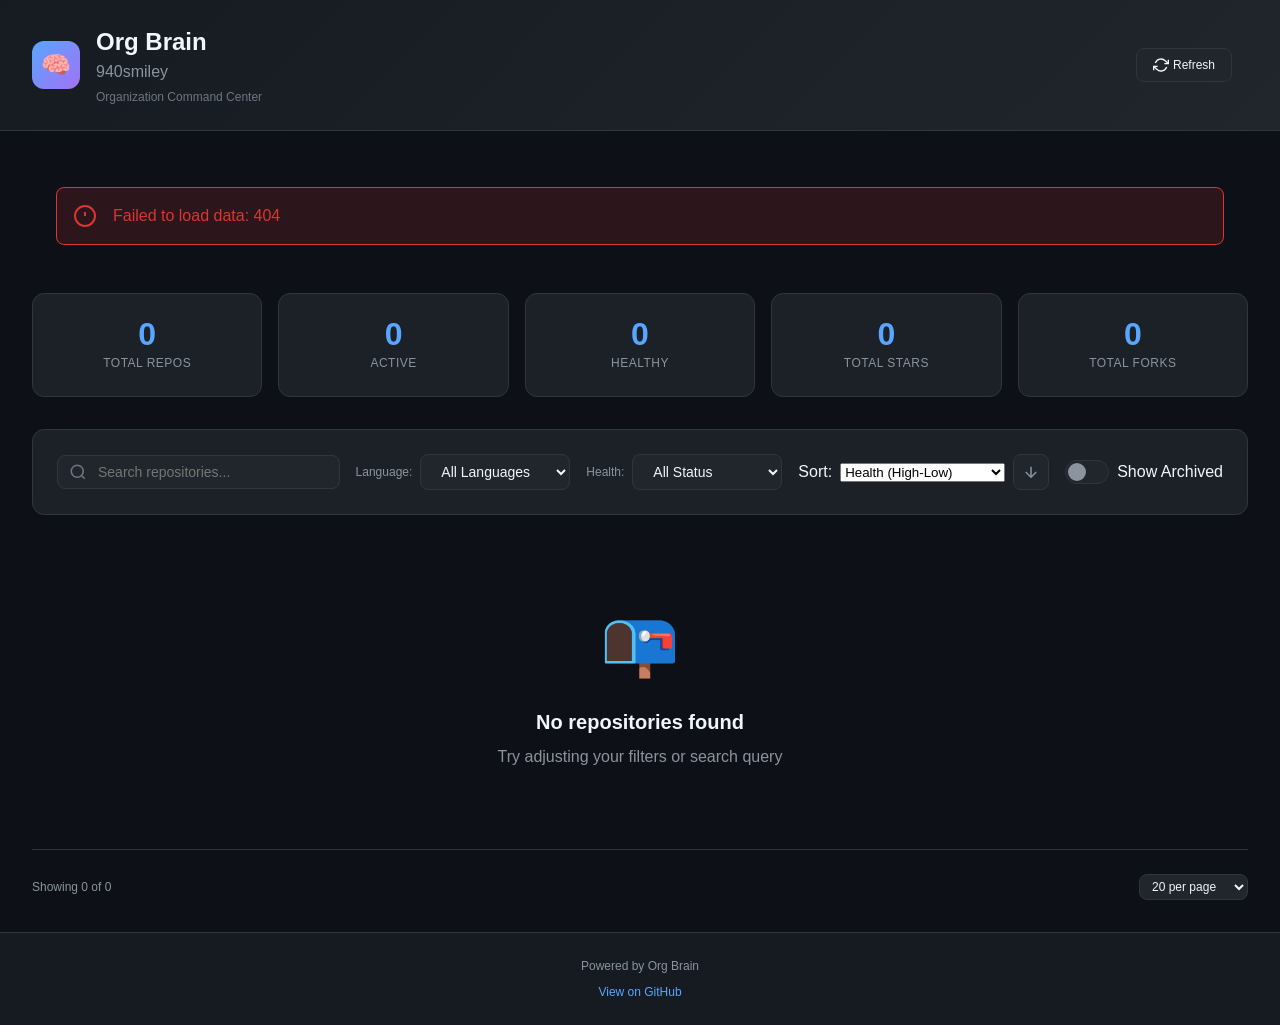
==== dashboard/index.html @ b8c8bfc8 "feat: add GitHub Pages dashboard and data generation New components: - dashboard/: Complete SPA dash" ====
<!DOCTYPE html>
<html lang="en">
<head>
    <!--
    =============================================================================
    ORG BRAIN DASHBOARD
    =============================================================================
    
    A modern, responsive dashboard for managing GitHub organization repositories.
    Built with vanilla HTML, CSS, and JavaScript - no external frameworks.
    
    Features:
    - Repository listing with search and filtering
    - Health status indicators
    - Statistics overview
    - Responsive design
    - Auto-refresh capability
    
    =============================================================================
    -->
    
    <meta charset="UTF-8">
    <meta name="viewport" content="width=device-width, initial-scale=1.0">
    <meta name="description" content="Org Brain - Organization Command Center for GitHub repositories">
    <meta name="theme-color" content="#0d1117">
    
    <title>Org Brain - Dashboard</title>
    
    <!-- Favicon -->
    <link rel="icon" type="image/svg+xml" href="data:image/svg+xml,<svg xmlns='http://www.w3.org/2000/svg' viewBox='0 0 100 100'><text y='.9em' font-size='90'>🧠</text></svg>">
    
    <!-- Styles -->
    <link rel="stylesheet" href="style.css">
</head>
<body>
    <div class="dashboard">
        <!-- =========================================================================
             HEADER
             ========================================================================= -->
        <header class="dashboard-header">
            <div class="header-content">
                <div class="header-brand">
                    <div class="header-logo">🧠</div>
                    <div class="header-title">
                        <h1 id="dashboard-title">Org Brain</h1>
                        <div class="org-name">
                            <span id="org-name">Organization</span>
                        </div>
                        <div class="header-subtitle" id="dashboard-subtitle">
                            Organization Command Center
                        </div>
                    </div>
                </div>
                
                <div class="header-actions">
                    <button id="refresh-btn" class="refresh-btn" title="Refresh data">
                        <svg viewBox="0 0 24 24" fill="none" stroke="currentColor" stroke-width="2">
                            <polyline points="23 4 23 10 17 10"></polyline>
                            <polyline points="1 20 1 14 7 14"></polyline>
                            <path d="M3.51 9a9 9 0 0 1 14.85-3.36L23 10M1 14l4.64 4.36A9 9 0 0 0 20.49 15"></path>
                        </svg>
                        Refresh
                    </button>
                    <span id="last-updated" class="last-updated"></span>
                </div>
            </div>
        </header>
        
        <!-- =========================================================================
             MAIN CONTENT
             ========================================================================= -->
        <main class="dashboard-main" id="main-content">
            <!-- Loading Indicator -->
            <div id="loading-indicator" class="loading-container">
                <div class="spinner"></div>
                <div class="loading-text">Loading repositories...</div>
            </div>
            
            <!-- Error Container -->
            <div id="error-container" class="error-container"></div>
            
            <!-- Statistics Cards -->
            <section class="stats-container" aria-label="Repository Statistics">
                <div class="stat-card">
                    <div class="stat-value" id="stat-total">0</div>
                    <div class="stat-label">Total Repos</div>
                </div>
                <div class="stat-card">
                    <div class="stat-value" id="stat-active">0</div>
                    <div class="stat-label">Active</div>
                </div>
                <div class="stat-card">
                    <div class="stat-value" id="stat-healthy">0</div>
                    <div class="stat-label">Healthy</div>
                </div>
                <div class="stat-card">
                    <div class="stat-value" id="stat-stars">0</div>
                    <div class="stat-label">Total Stars</div>
                </div>
                <div class="stat-card">
                    <div class="stat-value" id="stat-forks">0</div>
                    <div class="stat-label">Total Forks</div>
                </div>
            </section>
            
            <!-- Filters -->
            <section class="filters-container" aria-label="Filters">
                <div class="search-box">
                    <svg class="search-icon" viewBox="0 0 24 24" fill="none" stroke="currentColor" stroke-width="2">
                        <circle cx="11" cy="11" r="8"></circle>
                        <line x1="21" y1="21" x2="16.65" y2="16.65"></line>
                    </svg>
                    <input 
                        type="text" 
                        id="search-input" 
                        placeholder="Search repositories..." 
                        autocomplete="off"
                        aria-label="Search repositories"
                    >
                </div>
                
                <div class="filter-group">
                    <label for="language-filter">Language:</label>
                    <select id="language-filter" aria-label="Filter by language">
                        <option value="all">All Languages</option>
                    </select>
                </div>
                
                <div class="filter-group">
                    <label for="health-filter">Health:</label>
                    <select id="health-filter" aria-label="Filter by health status">
                        <option value="all">All Status</option>
                        <option value="healthy">Healthy</option>
                        <option value="warning">Warning</option>
                        <option value="unhealthy">Unhealthy</option>
                        <option value="critical">Critical</option>
                    </select>
                </div>
                
                <div class="sort-controls">
                    <label for="sort-select">Sort:</label>
                    <select id="sort-select" aria-label="Sort repositories">
                        <option value="health-desc">Health (High-Low)</option>
                        <option value="health-asc">Health (Low-High)</option>
                        <option value="name-asc">Name (A-Z)</option>
                        <option value="name-desc">Name (Z-A)</option>
                        <option value="stars-desc">Stars (High-Low)</option>
                        <option value="stars-asc">Stars (Low-High)</option>
                        <option value="forks-desc">Forks (High-Low)</option>
                        <option value="forks-asc">Forks (Low-High)</option>
                        <option value="issues-desc">Issues (Most)</option>
                        <option value="issues-asc">Issues (Least)</option>
                        <option value="updated-desc">Recently Updated</option>
                        <option value="updated-asc">Least Recently Updated</option>
                    </select>
                    <button id="sort-order-toggle" class="sort-btn" title="Toggle sort order" aria-label="Toggle sort order">
                        <svg id="sort-order-icon" viewBox="0 0 24 24" fill="none" stroke="currentColor" stroke-width="2">
                            <path d="M12 5v14M5 12l7 7 7-7"/>
                        </svg>
                    </button>
                </div>
                
                <div class="toggle-group">
                    <label class="toggle-switch">
                        <input type="checkbox" id="archived-toggle" aria-label="Show archived repositories">
                        <span class="toggle-slider"></span>
                    </label>
                    <label for="archived-toggle">Show Archived</label>
                </div>
            </section>
            
            <!-- Repository Grid -->
            <section aria-label="Repositories">
                <div id="repo-grid" class="repo-grid">
                    <!-- Repository cards will be inserted here by JavaScript -->
                </div>
            </section>
            
            <!-- Pagination -->
            <nav class="pagination-container" aria-label="Pagination">
                <div class="page-info">
                    <span id="page-info">Showing 0 of 0</span>
                </div>
                <div class="pagination-controls">
                    <select id="page-size-select" class="page-size-select" aria-label="Items per page"></select>
                    <div id="pagination" class="pagination">
                        <!-- Pagination buttons will be inserted here by JavaScript -->
                    </div>
                </div>
            </nav>
        </main>
        
        <!-- =========================================================================
             FOOTER
             ========================================================================= -->
        <footer class="dashboard-footer">
            <p id="footer-text">Powered by Org Brain</p>
            <p class="mt-1">
                <a href="https://github.com/940smiley/Org-Brain" target="_blank" rel="noopener">
                    View on GitHub
                </a>
            </p>
        </footer>
    </div>
    
    <!-- =========================================================================
         SCRIPTS
         ========================================================================= -->
    
    <!-- Configuration (must be loaded first) -->
    <script src="config.js"></script>
    
    <!-- Main Application -->
    <script src="app.js"></script>
</body>
</html>
---- dashboard/style.css ----
/**
 * =============================================================================
 * ORG BRAIN DASHBOARD STYLES
 * =============================================================================
 * 
 * Modern, clean styling for the Org Brain dashboard.
 * Uses CSS custom properties for theming and consistent design.
 */

/* =============================================================================
   CSS CUSTOM PROPERTIES (THEME)
   ============================================================================= */

:root {
    /* Colors */
    --color-bg-primary: #0d1117;
    --color-bg-secondary: #161b22;
    --color-bg-tertiary: #21262d;
    --color-bg-card: #1c2128;
    --color-bg-hover: #262c36;
    
    --color-text-primary: #f0f6fc;
    --color-text-secondary: #8b949e;
    --color-text-tertiary: #6e7681;
    
    --color-border-primary: #30363d;
    --color-border-secondary: #21262d;
    
    --color-accent: #58a6ff;
    --color-accent-hover: #79c0ff;
    
    --color-success: #238636;
    --color-success-bg: rgba(35, 134, 54, 0.15);
    --color-warning: #9e6a03;
    --color-warning-bg: rgba(158, 106, 3, 0.15);
    --color-danger: #da3633;
    --color-danger-bg: rgba(218, 54, 51, 0.15);
    
    /* Health colors */
    --color-healthy: #22c55e;
    --color-healthy-bg: rgba(34, 197, 94, 0.1);
    --color-warning-health: #eab308;
    --color-warning-health-bg: rgba(234, 179, 8, 0.1);
    --color-unhealthy: #f97316;
    --color-unhealthy-bg: rgba(249, 115, 22, 0.1);
    --color-critical: #ef4444;
    --color-critical-bg: rgba(239, 68, 68, 0.1);
    
    /* Spacing */
    --spacing-xs: 4px;
    --spacing-sm: 8px;
    --spacing-md: 16px;
    --spacing-lg: 24px;
    --spacing-xl: 32px;
    --spacing-2xl: 48px;
    
    /* Border radius */
    --radius-sm: 4px;
    --radius-md: 8px;
    --radius-lg: 12px;
    --radius-xl: 16px;
    --radius-full: 9999px;
    
    /* Shadows */
    --shadow-sm: 0 1px 2px rgba(0, 0, 0, 0.3);
    --shadow-md: 0 4px 6px rgba(0, 0, 0, 0.3);
    --shadow-lg: 0 10px 15px rgba(0, 0, 0, 0.3);
    
    /* Transitions */
    --transition-fast: 150ms ease;
    --transition-normal: 250ms ease;
    --transition-slow: 350ms ease;
    
    /* Typography */
    --font-family: -apple-system, BlinkMacSystemFont, 'Segoe UI', 'Noto Sans', Helvetica, Arial, sans-serif;
    --font-mono: 'SF Mono', 'Fira Code', 'Fira Mono', Consolas, monospace;
    --font-size-xs: 11px;
    --font-size-sm: 12px;
    --font-size-md: 14px;
    --font-size-lg: 16px;
    --font-size-xl: 20px;
    --font-size-2xl: 24px;
    --font-size-3xl: 32px;
}

/* =============================================================================
   BASE STYLES
   ============================================================================= */

* {
    margin: 0;
    padding: 0;
    box-sizing: border-box;
}

html {
    font-size: 16px;
    scroll-behavior: smooth;
}

body {
    font-family: var(--font-family);
    background-color: var(--color-bg-primary);
    color: var(--color-text-primary);
    line-height: 1.5;
    min-height: 100vh;
}

a {
    color: var(--color-accent);
    text-decoration: none;
    transition: color var(--transition-fast);
}

a:hover {
    color: var(--color-accent-hover);
}

/* =============================================================================
   LAYOUT
   ============================================================================= */

.dashboard {
    min-height: 100vh;
    display: flex;
    flex-direction: column;
}

.dashboard-header {
    background: linear-gradient(135deg, var(--color-bg-secondary) 0%, var(--color-bg-tertiary) 100%);
    border-bottom: 1px solid var(--color-border-primary);
    padding: var(--spacing-lg) var(--spacing-xl);
    position: sticky;
    top: 0;
    z-index: 100;
    backdrop-filter: blur(10px);
}

.dashboard-main {
    flex: 1;
    padding: var(--spacing-xl);
    max-width: 1600px;
    margin: 0 auto;
    width: 100%;
}

.dashboard-footer {
    background-color: var(--color-bg-secondary);
    border-top: 1px solid var(--color-border-primary);
    padding: var(--spacing-lg) var(--spacing-xl);
    text-align: center;
    color: var(--color-text-secondary);
    font-size: var(--font-size-sm);
}

/* =============================================================================
   HEADER
   ============================================================================= */

.header-content {
    max-width: 1600px;
    margin: 0 auto;
    display: flex;
    justify-content: space-between;
    align-items: center;
    flex-wrap: wrap;
    gap: var(--spacing-md);
}

.header-brand {
    display: flex;
    align-items: center;
    gap: var(--spacing-md);
}

.header-logo {
    width: 48px;
    height: 48px;
    background: linear-gradient(135deg, var(--color-accent) 0%, #a371f7 100%);
    border-radius: var(--radius-lg);
    display: flex;
    align-items: center;
    justify-content: center;
    font-size: 24px;
}

.header-title h1 {
    font-size: var(--font-size-2xl);
    font-weight: 700;
    color: var(--color-text-primary);
}

.header-title .org-name {
    font-size: var(--font-size-lg);
    color: var(--color-text-secondary);
    font-weight: 400;
}

.header-subtitle {
    font-size: var(--font-size-sm);
    color: var(--color-text-tertiary);
    margin-top: var(--spacing-xs);
}

.header-actions {
    display: flex;
    align-items: center;
    gap: var(--spacing-md);
}

/* =============================================================================
   STATS CARDS
   ============================================================================= */

.stats-container {
    display: grid;
    grid-template-columns: repeat(auto-fit, minmax(180px, 1fr));
    gap: var(--spacing-md);
    margin-bottom: var(--spacing-xl);
}

.stat-card {
    background-color: var(--color-bg-card);
    border: 1px solid var(--color-border-primary);
    border-radius: var(--radius-lg);
    padding: var(--spacing-lg);
    text-align: center;
    transition: transform var(--transition-fast), box-shadow var(--transition-fast);
}

.stat-card:hover {
    transform: translateY(-2px);
    box-shadow: var(--shadow-md);
}

.stat-value {
    font-size: var(--font-size-3xl);
    font-weight: 700;
    color: var(--color-accent);
    line-height: 1;
}

.stat-label {
    font-size: var(--font-size-sm);
    color: var(--color-text-secondary);
    margin-top: var(--spacing-xs);
    text-transform: uppercase;
    letter-spacing: 0.5px;
}

/* =============================================================================
   FILTERS
   ============================================================================= */

.filters-container {
    background-color: var(--color-bg-card);
    border: 1px solid var(--color-border-primary);
    border-radius: var(--radius-lg);
    padding: var(--spacing-lg);
    margin-bottom: var(--spacing-xl);
    display: flex;
    flex-wrap: wrap;
    gap: var(--spacing-md);
    align-items: center;
}

.search-box {
    flex: 1;
    min-width: 250px;
    position: relative;
}

.search-box input {
    width: 100%;
    padding: var(--spacing-sm) var(--spacing-md);
    padding-left: 40px;
    background-color: var(--color-bg-tertiary);
    border: 1px solid var(--color-border-primary);
    border-radius: var(--radius-md);
    color: var(--color-text-primary);
    font-size: var(--font-size-md);
    transition: border-color var(--transition-fast);
}

.search-box input:focus {
    outline: none;
    border-color: var(--color-accent);
}

.search-box .search-icon {
    position: absolute;
    left: 12px;
    top: 50%;
    transform: translateY(-50%);
    color: var(--color-text-tertiary);
    width: 18px;
    height: 18px;
}

.filter-group {
    display: flex;
    align-items: center;
    gap: var(--spacing-sm);
}

.filter-group label {
    font-size: var(--font-size-sm);
    color: var(--color-text-secondary);
    white-space: nowrap;
}

.filter-group select {
    padding: var(--spacing-sm) var(--spacing-md);
    background-color: var(--color-bg-tertiary);
    border: 1px solid var(--color-border-primary);
    border-radius: var(--radius-md);
    color: var(--color-text-primary);
    font-size: var(--font-size-md);
    cursor: pointer;
    min-width: 150px;
}

.filter-group select:focus {
    outline: none;
    border-color: var(--color-accent);
}

.toggle-group {
    display: flex;
    align-items: center;
    gap: var(--spacing-sm);
}

.toggle-switch {
    position: relative;
    width: 44px;
    height: 24px;
}

.toggle-switch input {
    opacity: 0;
    width: 0;
    height: 0;
}

.toggle-slider {
    position: absolute;
    cursor: pointer;
    top: 0;
    left: 0;
    right: 0;
    bottom: 0;
    background-color: var(--color-bg-tertiary);
    border: 1px solid var(--color-border-primary);
    border-radius: var(--radius-full);
    transition: var(--transition-fast);
}

.toggle-slider:before {
    position: absolute;
    content: "";
    height: 18px;
    width: 18px;
    left: 2px;
    bottom: 2px;
    background-color: var(--color-text-secondary);
    border-radius: 50%;
    transition: var(--transition-fast);
}

.toggle-switch input:checked + .toggle-slider {
    background-color: var(--color-success);
    border-color: var(--color-success);
}

.toggle-switch input:checked + .toggle-slider:before {
    transform: translateX(20px);
    background-color: white;
}

.sort-controls {
    display: flex;
    align-items: center;
    gap: var(--spacing-sm);
}

.sort-btn {
    display: flex;
    align-items: center;
    justify-content: center;
    width: 36px;
    height: 36px;
    background-color: var(--color-bg-tertiary);
    border: 1px solid var(--color-border-primary);
    border-radius: var(--radius-md);
    color: var(--color-text-secondary);
    cursor: pointer;
    transition: var(--transition-fast);
}

.sort-btn:hover {
    background-color: var(--color-bg-hover);
    color: var(--color-text-primary);
}

.sort-btn svg {
    width: 18px;
    height: 18px;
}

.refresh-btn {
    display: flex;
    align-items: center;
    gap: var(--spacing-xs);
    padding: var(--spacing-sm) var(--spacing-md);
    background-color: var(--color-bg-tertiary);
    border: 1px solid var(--color-border-primary);
    border-radius: var(--radius-md);
    color: var(--color-text-primary);
    font-size: var(--font-size-sm);
    cursor: pointer;
    transition: var(--transition-fast);
}

.refresh-btn:hover {
    background-color: var(--color-bg-hover);
    border-color: var(--color-accent);
}

.refresh-btn svg {
    width: 16px;
    height: 16px;
}

/* =============================================================================
   REPOSITORY GRID
   ============================================================================= */

.repo-grid {
    display: grid;
    grid-template-columns: repeat(auto-fill, minmax(380px, 1fr));
    gap: var(--spacing-lg);
}

.repo-card {
    background-color: var(--color-bg-card);
    border: 1px solid var(--color-border-primary);
    border-radius: var(--radius-lg);
    padding: var(--spacing-lg);
    transition: transform var(--transition-fast), box-shadow var(--transition-fast), border-color var(--transition-fast);
    position: relative;
    overflow: hidden;
}

.repo-card:hover {
    transform: translateY(-4px);
    box-shadow: var(--shadow-lg);
    border-color: var(--color-border-secondary);
}

.repo-card.archived {
    opacity: 0.7;
}

.repo-card-header {
    display: flex;
    justify-content: space-between;
    align-items: flex-start;
    gap: var(--spacing-md);
    margin-bottom: var(--spacing-sm);
}

.repo-name {
    font-size: var(--font-size-lg);
    font-weight: 600;
    display: flex;
    align-items: center;
    gap: var(--spacing-xs);
}

.repo-name a {
    color: var(--color-text-primary);
    display: flex;
    align-items: center;
    gap: var(--spacing-xs);
}

.repo-name a:hover {
    color: var(--color-accent);
}

.repo-name .icon {
    width: 18px;
    height: 18px;
    color: var(--color-text-tertiary);
}

.health-badge {
    padding: var(--spacing-xs) var(--spacing-sm);
    border-radius: var(--radius-full);
    font-size: var(--font-size-xs);
    font-weight: 600;
    text-transform: uppercase;
    letter-spacing: 0.5px;
}

.repo-description {
    color: var(--color-text-secondary);
    font-size: var(--font-size-md);
    margin-bottom: var(--spacing-md);
    display: -webkit-box;
    -webkit-line-clamp: 2;
    -webkit-box-orient: vertical;
    overflow: hidden;
    min-height: 40px;
}

.repo-meta {
    display: flex;
    flex-wrap: wrap;
    gap: var(--spacing-sm);
    margin-bottom: var(--spacing-md);
}

.repo-language {
    display: flex;
    align-items: center;
    gap: var(--spacing-xs);
    font-size: var(--font-size-sm);
    color: var(--color-text-secondary);
}

.language-dot {
    width: 12px;
    height: 12px;
    border-radius: 50%;
    background-color: var(--color-text-tertiary);
}

/* Language colors */
.language-dot.javascript, .language-dot.js { background-color: #f7df1e; }
.language-dot.typescript, .language-dot.ts { background-color: #3178c6; }
.language-dot.python { background-color: #3776ab; }
.language-dot.java { background-color: #b07219; }
.language-dot.go { background-color: #00add8; }
.language-dot.rust { background-color: #dea584; }
.language-dot.ruby { background-color: #701516; }
.language-dot.php { background-color: #4f5d95; }
.language-dot.csharp, .language-dot.c-sharp { background-color: #178600; }
.language-dot.cpp { background-color: #f34b7d; }
.language-dot.c { background-color: #555555; }
.language-dot.html { background-color: #e34c26; }
.language-dot.css { background-color: #563d7c; }
.language-dot.shell, .language-dot.bash { background-color: #89e051; }
.language-dot.json { background-color: #cbcb41; }
.language-dot.yaml, .language-dot.yml { background-color: #cb171e; }
.language-dot.markdown { background-color: #083fa1; }
.language-dot.dockerfile { background-color: #384d54; }

.repo-topics {
    display: flex;
    flex-wrap: wrap;
    gap: var(--spacing-xs);
}

.topic-tag {
    padding: var(--spacing-xs) var(--spacing-sm);
    background-color: var(--color-bg-tertiary);
    border-radius: var(--radius-full);
    font-size: var(--font-size-xs);
    color: var(--color-accent);
}

.repo-stats {
    display: flex;
    gap: var(--spacing-lg);
    padding: var(--spacing-md) 0;
    border-top: 1px solid var(--color-border-primary);
    border-bottom: 1px solid var(--color-border-primary);
    margin-bottom: var(--spacing-md);
}

.repo-stats .stat {
    display: flex;
    align-items: center;
    gap: var(--spacing-xs);
    font-size: var(--font-size-sm);
    color: var(--color-text-secondary);
}

.repo-stats .stat .icon {
    width: 16px;
    height: 16px;
}

.repo-card-footer {
    display: flex;
    justify-content: space-between;
    align-items: center;
}

.last-updated {
    font-size: var(--font-size-xs);
    color: var(--color-text-tertiary);
}

.repo-actions {
    display: flex;
    gap: var(--spacing-sm);
}

.archived-badge {
    position: absolute;
    top: var(--spacing-md);
    right: -30px;
    background-color: var(--color-text-tertiary);
    color: var(--color-bg-primary);
    padding: var(--spacing-xs) 30px;
    font-size: var(--font-size-xs);
    font-weight: 600;
    text-transform: uppercase;
    transform: rotate(45deg);
}

/* =============================================================================
   BUTTONS
   ============================================================================= */

.btn {
    display: inline-flex;
    align-items: center;
    justify-content: center;
    gap: var(--spacing-xs);
    padding: var(--spacing-sm) var(--spacing-md);
    background-color: var(--color-bg-tertiary);
    border: 1px solid var(--color-border-primary);
    border-radius: var(--radius-md);
    color: var(--color-text-primary);
    font-size: var(--font-size-sm);
    font-weight: 500;
    cursor: pointer;
    transition: var(--transition-fast);
    text-decoration: none;
}

.btn:hover {
    background-color: var(--color-bg-hover);
    border-color: var(--color-text-tertiary);
    color: var(--color-text-primary);
}

.btn-sm {
    padding: var(--spacing-xs) var(--spacing-sm);
    font-size: var(--font-size-xs);
}

.btn-outline {
    background-color: transparent;
    border-color: var(--color-border-primary);
}

.btn-outline:hover {
    background-color: var(--color-bg-tertiary);
}

.btn-primary {
    background-color: var(--color-success);
    border-color: var(--color-success);
    color: white;
}

.btn-primary:hover {
    background-color: #2ea043;
    border-color: #2ea043;
}

/* =============================================================================
   PAGINATION
   ============================================================================= */

.pagination-container {
    display: flex;
    justify-content: space-between;
    align-items: center;
    margin-top: var(--spacing-xl);
    padding-top: var(--spacing-lg);
    border-top: 1px solid var(--color-border-primary);
}

.page-info {
    font-size: var(--font-size-sm);
    color: var(--color-text-secondary);
}

.pagination {
    display: flex;
    align-items: center;
    gap: var(--spacing-xs);
}

.pagination-btn {
    min-width: 36px;
    height: 36px;
    padding: 0 var(--spacing-sm);
    background-color: var(--color-bg-tertiary);
    border: 1px solid var(--color-border-primary);
    border-radius: var(--radius-md);
    color: var(--color-text-primary);
    font-size: var(--font-size-sm);
    cursor: pointer;
    transition: var(--transition-fast);
}

.pagination-btn:hover:not(:disabled) {
    background-color: var(--color-bg-hover);
    border-color: var(--color-accent);
}

.pagination-btn:disabled {
    opacity: 0.5;
    cursor: not-allowed;
}

.pagination-btn.active {
    background-color: var(--color-accent);
    border-color: var(--color-accent);
    color: white;
}

.pagination-ellipsis {
    padding: 0 var(--spacing-xs);
    color: var(--color-text-tertiary);
}

.page-size-select {
    padding: var(--spacing-xs) var(--spacing-sm);
    background-color: var(--color-bg-tertiary);
    border: 1px solid var(--color-border-primary);
    border-radius: var(--radius-md);
    color: var(--color-text-primary);
    font-size: var(--font-size-sm);
    cursor: pointer;
}

/* =============================================================================
   LOADING & ERROR STATES
   ============================================================================= */

.loading-container {
    display: none;
    flex-direction: column;
    align-items: center;
    justify-content: center;
    padding: var(--spacing-2xl);
}

.loading-container.active {
    display: flex;
}

.spinner {
    width: 48px;
    height: 48px;
    border: 3px solid var(--color-border-primary);
    border-top-color: var(--color-accent);
    border-radius: 50%;
    animation: spin 1s linear infinite;
}

@keyframes spin {
    to { transform: rotate(360deg); }
}

.loading-text {
    margin-top: var(--spacing-md);
    color: var(--color-text-secondary);
    font-size: var(--font-size-md);
}

.error-container {
    display: none;
    padding: var(--spacing-lg);
    margin-bottom: var(--spacing-lg);
}

.error-container.show {
    display: block;
}

.error-message {
    display: flex;
    align-items: center;
    gap: var(--spacing-md);
    padding: var(--spacing-md);
    background-color: var(--color-danger-bg);
    border: 1px solid var(--color-danger);
    border-radius: var(--radius-md);
    color: var(--color-danger);
}

.error-message .icon {
    width: 24px;
    height: 24px;
    flex-shrink: 0;
}

.empty-state {
    grid-column: 1 / -1;
    text-align: center;
    padding: var(--spacing-2xl);
    color: var(--color-text-secondary);
}

.empty-state-icon {
    font-size: 64px;
    margin-bottom: var(--spacing-md);
}

.empty-state h3 {
    font-size: var(--font-size-xl);
    color: var(--color-text-primary);
    margin-bottom: var(--spacing-sm);
}

/* =============================================================================
   RESPONSIVE DESIGN
   ============================================================================= */

@media (max-width: 1024px) {
    .repo-grid {
        grid-template-columns: repeat(auto-fill, minmax(320px, 1fr));
    }
}

@media (max-width: 768px) {
    .dashboard-header {
        padding: var(--spacing-md);
    }
    
    .header-content {
        flex-direction: column;
        align-items: flex-start;
    }
    
    .header-title h1 {
        font-size: var(--font-size-xl);
    }
    
    .dashboard-main {
        padding: var(--spacing-md);
    }
    
    .filters-container {
        flex-direction: column;
        align-items: stretch;
    }
    
    .search-box {
        min-width: 100%;
    }
    
    .filter-group,
    .sort-controls,
    .toggle-group {
        justify-content: space-between;
    }
    
    .repo-grid {
        grid-template-columns: 1fr;
    }
    
    .stats-container {
        grid-template-columns: repeat(2, 1fr);
    }
    
    .pagination-container {
        flex-direction: column;
        gap: var(--spacing-md);
    }
}

@media (max-width: 480px) {
    .stats-container {
        grid-template-columns: 1fr;
    }
    
    .repo-stats {
        flex-wrap: wrap;
        gap: var(--spacing-md);
    }
}

/* =============================================================================
   SCROLLBAR STYLING
   ============================================================================= */

::-webkit-scrollbar {
    width: 8px;
    height: 8px;
}

::-webkit-scrollbar-track {
    background: var(--color-bg-primary);
}

::-webkit-scrollbar-thumb {
    background: var(--color-border-primary);
    border-radius: var(--radius-full);
}

::-webkit-scrollbar-thumb:hover {
    background: var(--color-text-tertiary);
}

/* =============================================================================
   UTILITY CLASSES
   ============================================================================= */

.sr-only {
    position: absolute;
    width: 1px;
    height: 1px;
    padding: 0;
    margin: -1px;
    overflow: hidden;
    clip: rect(0, 0, 0, 0);
    white-space: nowrap;
    border: 0;
}

.text-center {
    text-align: center;
}

.mt-1 { margin-top: var(--spacing-sm); }
.mt-2 { margin-top: var(--spacing-md); }
.mt-3 { margin-top: var(--spacing-lg); }
.mb-1 { margin-bottom: var(--spacing-sm); }
.mb-2 { margin-bottom: var(--spacing-md); }
.mb-3 { margin-bottom: var(--spacing-lg); }
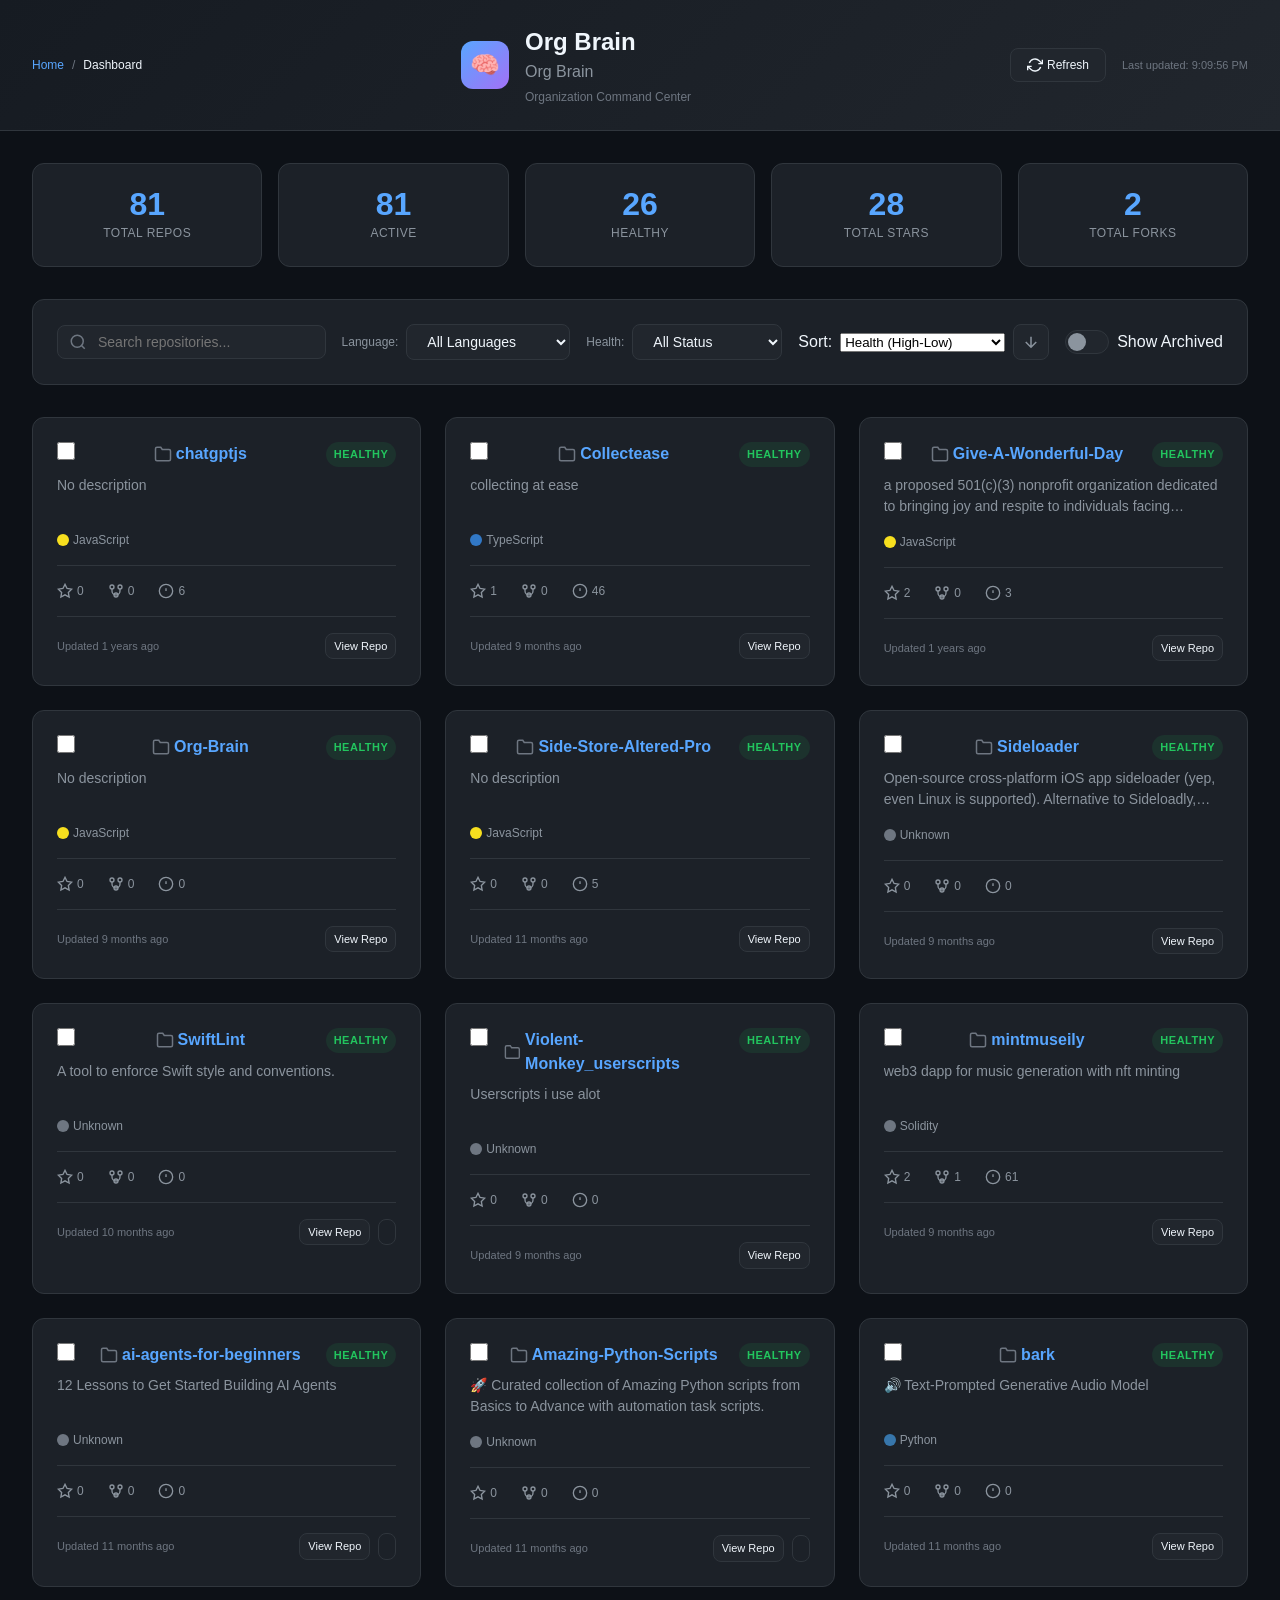
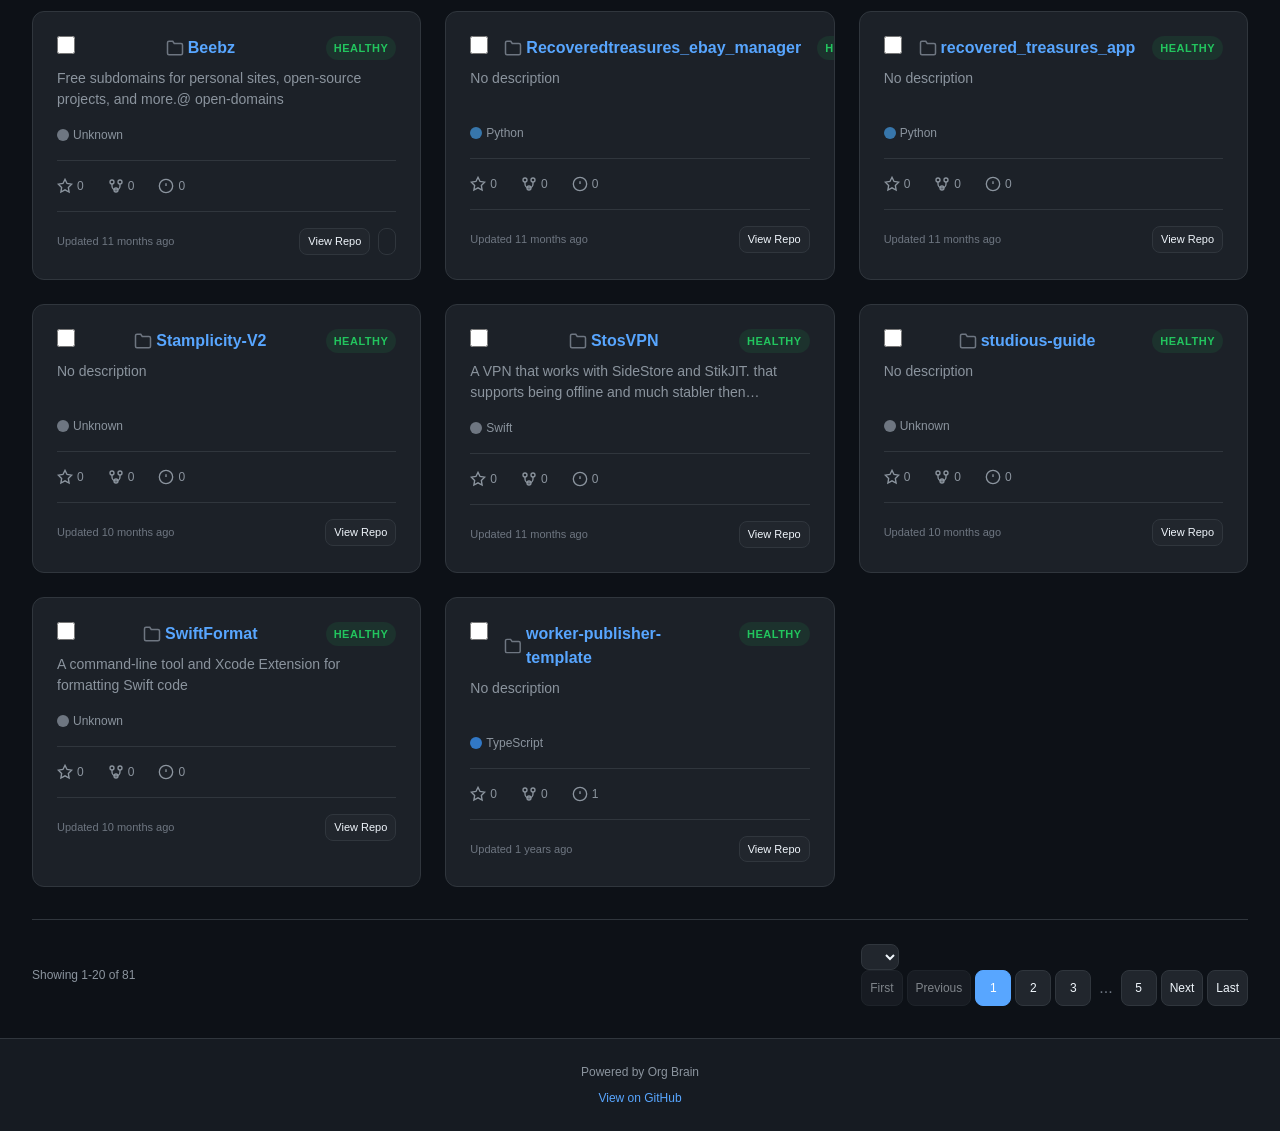
==== commit 377eeb68: "feat: implement bulk actions and repository selection functionality in dashboard" ====
--- a/dashboard/index.html
+++ b/dashboard/index.html
@@ -39,6 +39,12 @@
              ========================================================================= -->
         <header class="dashboard-header">
             <div class="header-content">
+                <nav class="breadcrumbs">
+                    <a href="../index.html" class="breadcrumb-link">Home</a>
+                    <span class="breadcrumb-separator">/</span>
+                    <span class="breadcrumb-current">Dashboard</span>
+                </nav>
+                
                 <div class="header-brand">
                     <div class="header-logo">🧠</div>
                     <div class="header-title">
@@ -105,6 +111,21 @@
             
             <!-- Filters -->
             <section class="filters-container" aria-label="Filters">
+                <!-- Bulk Actions Bar (hidden by default) -->
+                <div id="bulk-actions-bar" class="bulk-actions-bar" style="display: none;">
+                    <div class="bulk-actions-content">
+                        <span id="selected-count" class="selected-count">0 repositories selected</span>
+                        <div class="bulk-actions-buttons">
+                            <button id="select-all-btn" class="btn btn-sm">Select All</button>
+                            <button id="clear-selection-btn" class="btn btn-sm btn-outline">Clear</button>
+                            <div class="bulk-actions-divider"></div>
+                            <button id="bulk-run-workflows-btn" class="btn btn-sm btn-primary">Run Workflows</button>
+                            <button id="bulk-analyze-btn" class="btn btn-sm btn-secondary">Analyze</button>
+                            <button id="bulk-manage-btn" class="btn btn-sm btn-outline">Manage</button>
+                        </div>
+                    </div>
+                </div>
+                
                 <div class="search-box">
                     <svg class="search-icon" viewBox="0 0 24 24" fill="none" stroke="currentColor" stroke-width="2">
                         <circle cx="11" cy="11" r="8"></circle>
--- a/dashboard/style.css
+++ b/dashboard/style.css
@@ -165,6 +165,34 @@
     align-items: center;
     flex-wrap: wrap;
     gap: var(--spacing-md);
+}
+
+.breadcrumbs {
+    display: flex;
+    align-items: center;
+    gap: var(--spacing-sm);
+    font-size: var(--font-size-sm);
+    color: var(--color-text-secondary);
+}
+
+.breadcrumb-link {
+    color: var(--color-accent);
+    text-decoration: none;
+    transition: color var(--transition-fast);
+}
+
+.breadcrumb-link:hover {
+    color: var(--color-accent-hover);
+    text-decoration: underline;
+}
+
+.breadcrumb-separator {
+    color: var(--color-text-tertiary);
+}
+
+.breadcrumb-current {
+    color: var(--color-text-primary);
+    font-weight: 500;
 }
 
 .header-brand {
@@ -433,8 +461,246 @@
 }
 
 /* =============================================================================
-   REPOSITORY GRID
-   ============================================================================= */
+   BULK ACTIONS
+   ============================================================================= */
+
+.bulk-actions-bar {
+    background-color: var(--color-bg-secondary);
+    border: 1px solid var(--color-border-primary);
+    border-radius: var(--radius-md);
+    padding: var(--spacing-md);
+    margin-bottom: var(--spacing-lg);
+}
+
+.bulk-actions-content {
+    display: flex;
+    justify-content: space-between;
+    align-items: center;
+    flex-wrap: wrap;
+    gap: var(--spacing-md);
+}
+
+.selected-count {
+    font-size: var(--font-size-sm);
+    color: var(--color-text-secondary);
+    font-weight: 500;
+}
+
+.bulk-actions-buttons {
+    display: flex;
+    align-items: center;
+    gap: var(--spacing-sm);
+    flex-wrap: wrap;
+}
+
+.bulk-actions-divider {
+    width: 1px;
+    height: 24px;
+    background-color: var(--color-border-primary);
+    margin: 0 var(--spacing-sm);
+}
+
+/* =============================================================================
+   MODAL
+   ============================================================================= */
+
+.modal-overlay {
+    position: fixed;
+    top: 0;
+    left: 0;
+    right: 0;
+    bottom: 0;
+    background-color: rgba(0, 0, 0, 0.7);
+    display: flex;
+    align-items: center;
+    justify-content: center;
+    z-index: 1000;
+    padding: var(--spacing-lg);
+}
+
+.modal {
+    background-color: var(--color-bg-card);
+    border-radius: var(--radius-lg);
+    box-shadow: var(--shadow-lg);
+    max-width: 800px;
+    width: 100%;
+    max-height: 90vh;
+    overflow: hidden;
+    display: flex;
+    flex-direction: column;
+}
+
+.modal-header {
+    display: flex;
+    justify-content: space-between;
+    align-items: center;
+    padding: var(--spacing-lg);
+    border-bottom: 1px solid var(--color-border-primary);
+}
+
+.modal-title {
+    display: flex;
+    align-items: center;
+    gap: var(--spacing-sm);
+    font-size: var(--font-size-xl);
+    font-weight: 600;
+    color: var(--color-text-primary);
+}
+
+.modal-close {
+    background: none;
+    border: none;
+    font-size: 24px;
+    color: var(--color-text-secondary);
+    cursor: pointer;
+    padding: var(--spacing-xs);
+    border-radius: var(--radius-md);
+    transition: var(--transition-fast);
+}
+
+.modal-close:hover {
+    background-color: var(--color-bg-tertiary);
+    color: var(--color-text-primary);
+}
+
+.modal-body {
+    padding: var(--spacing-lg);
+    overflow-y: auto;
+    flex: 1;
+}
+
+.modal-footer {
+    padding: var(--spacing-lg);
+    border-top: 1px solid var(--color-border-primary);
+    background-color: var(--color-bg-secondary);
+}
+
+.modal-actions {
+    display: flex;
+    gap: var(--spacing-sm);
+    justify-content: flex-end;
+    flex-wrap: wrap;
+}
+
+/* =============================================================================
+   REPOSITORY DETAILS
+   ============================================================================= */
+
+.repo-details-grid {
+    display: grid;
+    gap: var(--spacing-lg);
+}
+
+.detail-section h4 {
+    font-size: var(--font-size-lg);
+    margin-bottom: var(--spacing-md);
+    color: var(--color-text-primary);
+}
+
+.detail-grid {
+    display: grid;
+    grid-template-columns: repeat(auto-fit, minmax(200px, 1fr));
+    gap: var(--spacing-md);
+}
+
+.detail-item {
+    display: flex;
+    justify-content: space-between;
+    align-items: center;
+    padding: var(--spacing-sm) 0;
+    border-bottom: 1px solid var(--color-border-secondary);
+}
+
+.detail-item:last-child {
+    border-bottom: none;
+}
+
+.detail-label {
+    font-weight: 500;
+    color: var(--color-text-secondary);
+}
+
+.detail-value {
+    color: var(--color-text-primary);
+}
+
+.stats-grid {
+    display: grid;
+    grid-template-columns: repeat(auto-fit, minmax(100px, 1fr));
+    gap: var(--spacing-md);
+}
+
+.stat-item {
+    text-align: center;
+    padding: var(--spacing-md);
+    background-color: var(--color-bg-tertiary);
+    border-radius: var(--radius-md);
+}
+
+.stat-number {
+    font-size: var(--font-size-2xl);
+    font-weight: 700;
+    color: var(--color-accent);
+    display: block;
+}
+
+.stat-label {
+    font-size: var(--font-size-sm);
+    color: var(--color-text-secondary);
+    margin-top: var(--spacing-xs);
+}
+
+.repo-description-full {
+    color: var(--color-text-secondary);
+    line-height: 1.6;
+}
+
+.topics-list {
+    display: flex;
+    flex-wrap: wrap;
+    gap: var(--spacing-xs);
+}
+
+/* =============================================================================
+   REPOSITORY CARD UPDATES
+   ============================================================================= */
+
+.repo-card-header {
+    display: flex;
+    justify-content: space-between;
+    align-items: flex-start;
+    gap: var(--spacing-md);
+    margin-bottom: var(--spacing-sm);
+}
+
+.repo-selection {
+    display: flex;
+    align-items: center;
+}
+
+.repo-checkbox {
+    width: 18px;
+    height: 18px;
+    cursor: pointer;
+    accent-color: var(--color-accent);
+}
+
+.repo-name-text {
+    display: flex;
+    align-items: center;
+    gap: var(--spacing-xs);
+    color: var(--color-accent);
+    text-decoration: none;
+    cursor: pointer;
+    transition: color var(--transition-fast);
+    font-size: var(--font-size-lg);
+    font-weight: 600;
+}
+
+.repo-name-text:hover {
+    color: var(--color-accent-hover);
+    text-decoration: underline;
+}
 
 .repo-grid {
     display: grid;
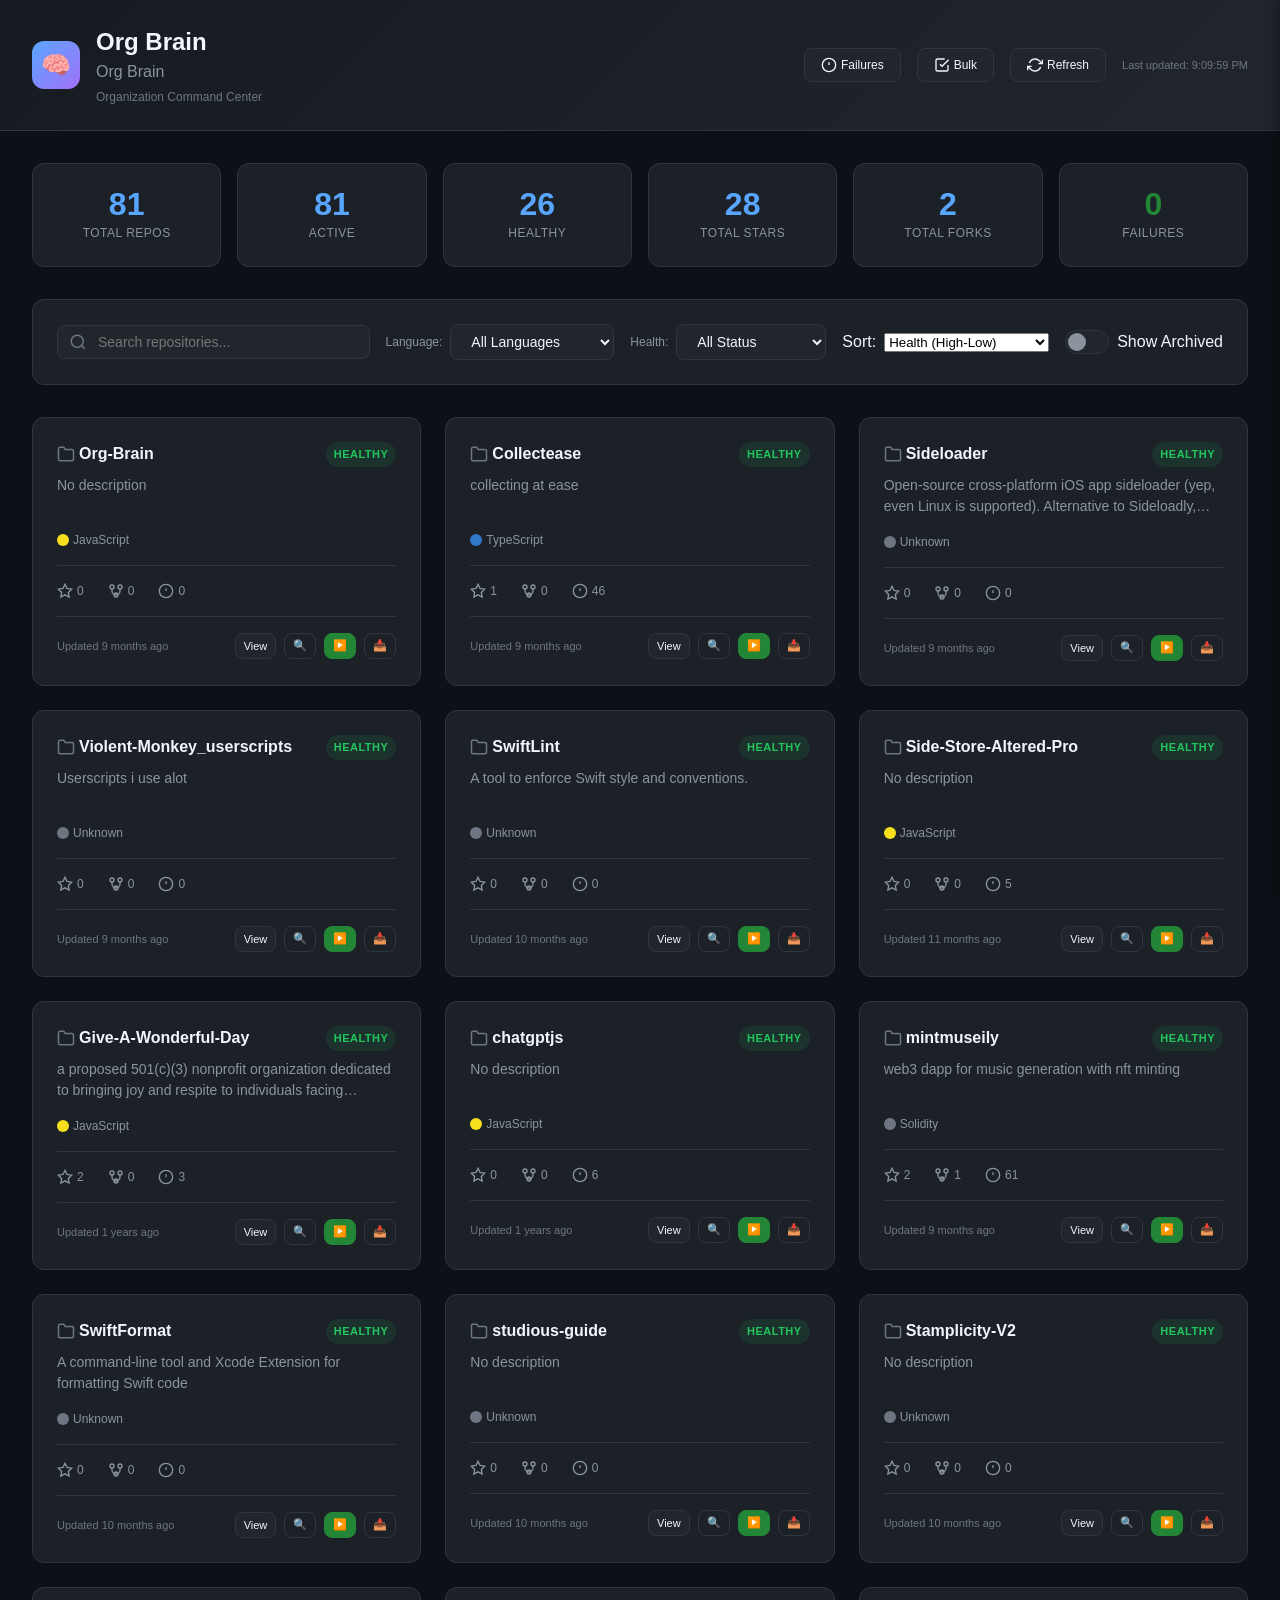
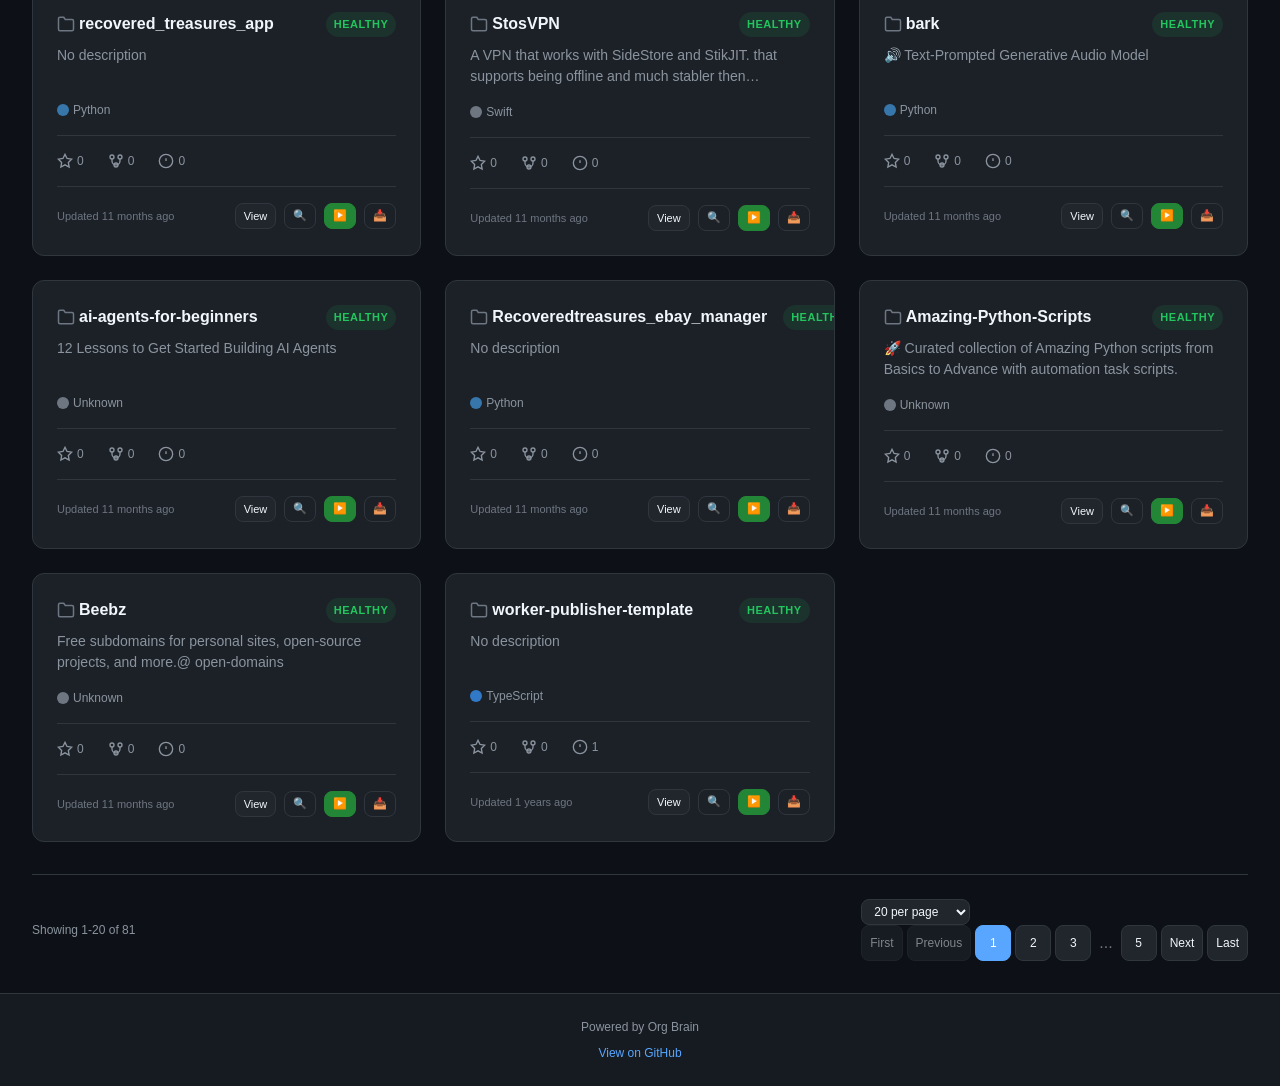
==== commit d8258804: "feat: extend dashboard with full workflow controls and auto-repair engine NEW FEATURES:  1. Dashboar" ====
--- a/dashboard/index.html
+++ b/dashboard/index.html
@@ -1,50 +1,19 @@
 <!DOCTYPE html>
 <html lang="en">
 <head>
-    <!--
-    =============================================================================
-    ORG BRAIN DASHBOARD
-    =============================================================================
-    
-    A modern, responsive dashboard for managing GitHub organization repositories.
-    Built with vanilla HTML, CSS, and JavaScript - no external frameworks.
-    
-    Features:
-    - Repository listing with search and filtering
-    - Health status indicators
-    - Statistics overview
-    - Responsive design
-    - Auto-refresh capability
-    
-    =============================================================================
-    -->
-    
     <meta charset="UTF-8">
     <meta name="viewport" content="width=device-width, initial-scale=1.0">
     <meta name="description" content="Org Brain - Organization Command Center for GitHub repositories">
     <meta name="theme-color" content="#0d1117">
-    
     <title>Org Brain - Dashboard</title>
-    
-    <!-- Favicon -->
     <link rel="icon" type="image/svg+xml" href="data:image/svg+xml,<svg xmlns='http://www.w3.org/2000/svg' viewBox='0 0 100 100'><text y='.9em' font-size='90'>🧠</text></svg>">
-    
-    <!-- Styles -->
     <link rel="stylesheet" href="style.css">
 </head>
 <body>
     <div class="dashboard">
-        <!-- =========================================================================
-             HEADER
-             ========================================================================= -->
+        <!-- HEADER -->
         <header class="dashboard-header">
             <div class="header-content">
-                <nav class="breadcrumbs">
-                    <a href="../index.html" class="breadcrumb-link">Home</a>
-                    <span class="breadcrumb-separator">/</span>
-                    <span class="breadcrumb-current">Dashboard</span>
-                </nav>
-                
                 <div class="header-brand">
                     <div class="header-logo">🧠</div>
                     <div class="header-title">
@@ -57,8 +26,23 @@
                         </div>
                     </div>
                 </div>
-                
+
                 <div class="header-actions">
+                    <button id="failures-panel-btn" class="refresh-btn" title="View workflow failures">
+                        <svg viewBox="0 0 24 24" fill="none" stroke="currentColor" stroke-width="2">
+                            <circle cx="12" cy="12" r="10"></circle>
+                            <line x1="12" y1="8" x2="12" y2="12"></line>
+                            <line x1="12" y1="16" x2="12.01" y2="16"></line>
+                        </svg>
+                        Failures
+                    </button>
+                    <button id="bulk-actions-btn" class="refresh-btn" title="Toggle bulk actions mode">
+                        <svg viewBox="0 0 24 24" fill="none" stroke="currentColor" stroke-width="2">
+                            <polyline points="9 11 12 14 22 4"></polyline>
+                            <path d="M21 12v7a2 2 0 0 1-2 2H5a2 2 0 0 1-2-2V5a2 2 0 0 1 2-2h11"></path>
+                        </svg>
+                        Bulk
+                    </button>
                     <button id="refresh-btn" class="refresh-btn" title="Refresh data">
                         <svg viewBox="0 0 24 24" fill="none" stroke="currentColor" stroke-width="2">
                             <polyline points="23 4 23 10 17 10"></polyline>
@@ -71,20 +55,18 @@
                 </div>
             </div>
         </header>
-        
-        <!-- =========================================================================
-             MAIN CONTENT
-             ========================================================================= -->
+
+        <!-- MAIN CONTENT -->
         <main class="dashboard-main" id="main-content">
             <!-- Loading Indicator -->
             <div id="loading-indicator" class="loading-container">
                 <div class="spinner"></div>
                 <div class="loading-text">Loading repositories...</div>
             </div>
-            
+
             <!-- Error Container -->
             <div id="error-container" class="error-container"></div>
-            
+
             <!-- Statistics Cards -->
             <section class="stats-container" aria-label="Repository Statistics">
                 <div class="stat-card">
@@ -107,46 +89,35 @@
                     <div class="stat-value" id="stat-forks">0</div>
                     <div class="stat-label">Total Forks</div>
                 </div>
+                <div class="stat-card">
+                    <div class="stat-value" id="stat-failures">0</div>
+                    <div class="stat-label">Failures</div>
+                </div>
             </section>
-            
+
             <!-- Filters -->
             <section class="filters-container" aria-label="Filters">
-                <!-- Bulk Actions Bar (hidden by default) -->
-                <div id="bulk-actions-bar" class="bulk-actions-bar" style="display: none;">
-                    <div class="bulk-actions-content">
-                        <span id="selected-count" class="selected-count">0 repositories selected</span>
-                        <div class="bulk-actions-buttons">
-                            <button id="select-all-btn" class="btn btn-sm">Select All</button>
-                            <button id="clear-selection-btn" class="btn btn-sm btn-outline">Clear</button>
-                            <div class="bulk-actions-divider"></div>
-                            <button id="bulk-run-workflows-btn" class="btn btn-sm btn-primary">Run Workflows</button>
-                            <button id="bulk-analyze-btn" class="btn btn-sm btn-secondary">Analyze</button>
-                            <button id="bulk-manage-btn" class="btn btn-sm btn-outline">Manage</button>
-                        </div>
-                    </div>
-                </div>
-                
                 <div class="search-box">
                     <svg class="search-icon" viewBox="0 0 24 24" fill="none" stroke="currentColor" stroke-width="2">
                         <circle cx="11" cy="11" r="8"></circle>
                         <line x1="21" y1="21" x2="16.65" y2="16.65"></line>
                     </svg>
-                    <input 
-                        type="text" 
-                        id="search-input" 
-                        placeholder="Search repositories..." 
+                    <input
+                        type="text"
+                        id="search-input"
+                        placeholder="Search repositories..."
                         autocomplete="off"
                         aria-label="Search repositories"
                     >
                 </div>
-                
+
                 <div class="filter-group">
                     <label for="language-filter">Language:</label>
                     <select id="language-filter" aria-label="Filter by language">
                         <option value="all">All Languages</option>
                     </select>
                 </div>
-                
+
                 <div class="filter-group">
                     <label for="health-filter">Health:</label>
                     <select id="health-filter" aria-label="Filter by health status">
@@ -157,7 +128,7 @@
                         <option value="critical">Critical</option>
                     </select>
                 </div>
-                
+
                 <div class="sort-controls">
                     <label for="sort-select">Sort:</label>
                     <select id="sort-select" aria-label="Sort repositories">
@@ -174,13 +145,8 @@
                         <option value="updated-desc">Recently Updated</option>
                         <option value="updated-asc">Least Recently Updated</option>
                     </select>
-                    <button id="sort-order-toggle" class="sort-btn" title="Toggle sort order" aria-label="Toggle sort order">
-                        <svg id="sort-order-icon" viewBox="0 0 24 24" fill="none" stroke="currentColor" stroke-width="2">
-                            <path d="M12 5v14M5 12l7 7 7-7"/>
-                        </svg>
-                    </button>
-                </div>
-                
+                </div>
+
                 <div class="toggle-group">
                     <label class="toggle-switch">
                         <input type="checkbox" id="archived-toggle" aria-label="Show archived repositories">
@@ -189,14 +155,14 @@
                     <label for="archived-toggle">Show Archived</label>
                 </div>
             </section>
-            
+
             <!-- Repository Grid -->
             <section aria-label="Repositories">
                 <div id="repo-grid" class="repo-grid">
                     <!-- Repository cards will be inserted here by JavaScript -->
                 </div>
             </section>
-            
+
             <!-- Pagination -->
             <nav class="pagination-container" aria-label="Pagination">
                 <div class="page-info">
@@ -210,10 +176,24 @@
                 </div>
             </nav>
         </main>
-        
-        <!-- =========================================================================
-             FOOTER
-             ========================================================================= -->
+
+        <!-- BULK ACTIONS BAR -->
+        <div id="bulk-actions-bar" class="bulk-actions-bar">
+            <!-- Content rendered by JavaScript -->
+        </div>
+
+        <!-- FAILURES PANEL -->
+        <div id="failures-panel">
+            <div class="failures-panel-header">
+                <h3>Workflow Failures</h3>
+                <button class="modal-close" onclick="toggleFailuresPanel()">&times;</button>
+            </div>
+            <div id="failures-panel-content">
+                <!-- Content rendered by JavaScript -->
+            </div>
+        </div>
+
+        <!-- FOOTER -->
         <footer class="dashboard-footer">
             <p id="footer-text">Powered by Org Brain</p>
             <p class="mt-1">
@@ -223,15 +203,9 @@
             </p>
         </footer>
     </div>
-    
-    <!-- =========================================================================
-         SCRIPTS
-         ========================================================================= -->
-    
-    <!-- Configuration (must be loaded first) -->
+
+    <!-- SCRIPTS -->
     <script src="config.js"></script>
-    
-    <!-- Main Application -->
     <script src="app.js"></script>
 </body>
 </html>
--- a/dashboard/style.css
+++ b/dashboard/style.css
@@ -1157,25 +1157,315 @@
 }
 
 /* =============================================================================
-   SCROLLBAR STYLING
-   ============================================================================= */
-
-::-webkit-scrollbar {
-    width: 8px;
-    height: 8px;
-}
-
-::-webkit-scrollbar-track {
-    background: var(--color-bg-primary);
-}
-
-::-webkit-scrollbar-thumb {
-    background: var(--color-border-primary);
-    border-radius: var(--radius-full);
-}
-
-::-webkit-scrollbar-thumb:hover {
-    background: var(--color-text-tertiary);
+   BULK ACTIONS BAR
+   ============================================================================= */
+
+#bulk-actions-bar {
+    display: none;
+    position: fixed;
+    bottom: 0;
+    left: 0;
+    right: 0;
+    background-color: var(--color-bg-card);
+    border-top: 1px solid var(--color-border-primary);
+    padding: var(--spacing-md) var(--spacing-lg);
+    align-items: center;
+    gap: var(--spacing-md);
+    z-index: 100;
+    box-shadow: 0 -4px 12px rgba(0, 0, 0, 0.3);
+}
+
+.bulk-info {
+    font-weight: 600;
+    color: var(--color-accent);
+}
+
+/* =============================================================================
+   SELECTED REPO CARD
+   ============================================================================= */
+
+.repo-card.selected {
+    border-color: var(--color-accent);
+    box-shadow: 0 0 0 2px var(--color-accent);
+}
+
+.repo-select-overlay {
+    position: absolute;
+    top: var(--spacing-md);
+    left: var(--spacing-md);
+    z-index: 10;
+}
+
+.repo-select-overlay input[type="checkbox"] {
+    width: 20px;
+    height: 20px;
+    cursor: pointer;
+}
+
+/* =============================================================================
+   FAILURES PANEL
+   ============================================================================= */
+
+#failures-panel {
+    position: fixed;
+    right: -400px;
+    top: 0;
+    bottom: 0;
+    width: 400px;
+    background-color: var(--color-bg-card);
+    border-left: 1px solid var(--color-border-primary);
+    z-index: 200;
+    transition: right 0.3s ease;
+    overflow-y: auto;
+    box-shadow: -4px 0 12px rgba(0, 0, 0, 0.3);
+}
+
+#failures-panel.open {
+    right: 0;
+}
+
+.failures-panel-header {
+    display: flex;
+    justify-content: space-between;
+    align-items: center;
+    padding: var(--spacing-lg);
+    border-bottom: 1px solid var(--color-border-primary);
+}
+
+#failures-panel-content {
+    padding: var(--spacing-lg);
+}
+
+.no-failures {
+    text-align: center;
+    padding: var(--spacing-2xl);
+    color: var(--color-text-secondary);
+}
+
+.no-failures-icon {
+    font-size: 48px;
+    margin-bottom: var(--spacing-md);
+}
+
+.failures-header {
+    display: flex;
+    justify-content: space-between;
+    align-items: center;
+    margin-bottom: var(--spacing-lg);
+}
+
+.failures-list {
+    display: flex;
+    flex-direction: column;
+    gap: var(--spacing-md);
+}
+
+.failure-item {
+    background-color: var(--color-bg-tertiary);
+    border: 1px solid var(--color-border-primary);
+    border-radius: var(--radius-md);
+    padding: var(--spacing-md);
+}
+
+.failure-repo {
+    font-weight: 600;
+    color: var(--color-text-primary);
+    margin-bottom: var(--spacing-xs);
+}
+
+.failure-workflow {
+    font-size: var(--font-size-sm);
+    color: var(--color-text-secondary);
+    margin-bottom: var(--spacing-xs);
+}
+
+.failure-status {
+    display: inline-block;
+    padding: var(--spacing-xs) var(--spacing-sm);
+    background-color: var(--color-danger-bg);
+    color: var(--color-danger);
+    border-radius: var(--radius-sm);
+    font-size: var(--font-size-xs);
+    font-weight: 600;
+    margin-bottom: var(--spacing-sm);
+}
+
+/* =============================================================================
+   WORKFLOW MENU
+   ============================================================================= */
+
+.workflow-menu {
+    display: flex;
+    flex-direction: column;
+    gap: var(--spacing-sm);
+}
+
+.workflow-menu h4 {
+    margin-bottom: var(--spacing-md);
+    color: var(--color-text-primary);
+}
+
+.workflow-menu-item {
+    display: flex;
+    align-items: center;
+    gap: var(--spacing-sm);
+    padding: var(--spacing-sm) var(--spacing-md);
+    background-color: var(--color-bg-tertiary);
+    border: 1px solid var(--color-border-primary);
+    border-radius: var(--radius-md);
+    color: var(--color-text-primary);
+    cursor: pointer;
+    transition: var(--transition-fast);
+    text-align: left;
+    font-size: var(--font-size-sm);
+}
+
+.workflow-menu-item:hover {
+    background-color: var(--color-bg-hover);
+    border-color: var(--color-accent);
+}
+
+/* =============================================================================
+   FAILURE BADGE IN STATS
+   ============================================================================= */
+
+.failure-badge {
+    background-color: var(--color-danger-bg);
+    color: var(--color-danger);
+    padding: var(--spacing-xs) var(--spacing-sm);
+    border-radius: var(--radius-sm);
+}
+
+/* =============================================================================
+   MODAL ENHANCEMENTS
+   ============================================================================= */
+
+.modal-overlay {
+    overflow-y: auto;
+    padding: var(--spacing-lg);
+}
+
+.modal-content {
+    max-height: 90vh;
+    overflow-y: auto;
+}
+
+.analysis-results,
+.analysis-pending {
+    padding: var(--spacing-md);
+}
+
+.health-score-display {
+    display: flex;
+    align-items: center;
+    gap: var(--spacing-lg);
+    margin: var(--spacing-lg) 0;
+    padding: var(--spacing-lg);
+    background-color: var(--color-bg-tertiary);
+    border-radius: var(--radius-lg);
+}
+
+.health-score-circle {
+    width: 100px;
+    height: 100px;
+    border-radius: 50%;
+    display: flex;
+    align-items: center;
+    justify-content: center;
+    font-size: var(--font-size-3xl);
+    font-weight: 700;
+    border: 6px solid;
+    flex-shrink: 0;
+}
+
+.health-score-circle.healthy {
+    background-color: var(--color-healthy-bg);
+    border-color: var(--color-healthy);
+    color: var(--color-healthy);
+}
+
+.health-score-circle.warning {
+    background-color: var(--color-warning-health-bg);
+    border-color: var(--color-warning-health);
+    color: var(--color-warning-health);
+}
+
+.health-score-circle.unhealthy {
+    background-color: var(--color-unhealthy-bg);
+    border-color: var(--color-unhealthy);
+    color: var(--color-unhealthy);
+}
+
+.health-score-circle.critical {
+    background-color: var(--color-critical-bg);
+    border-color: var(--color-critical);
+    color: var(--color-critical);
+}
+
+.health-status {
+    font-size: var(--font-size-xl);
+    font-weight: 600;
+    text-transform: uppercase;
+}
+
+.metrics-grid {
+    display: grid;
+    grid-template-columns: repeat(auto-fit, minmax(120px, 1fr));
+    gap: var(--spacing-md);
+    margin: var(--spacing-lg) 0;
+}
+
+.metric-card {
+    background-color: var(--color-bg-tertiary);
+    padding: var(--spacing-md);
+    border-radius: var(--radius-md);
+    text-align: center;
+}
+
+.metric-label {
+    display: block;
+    font-size: var(--font-size-xs);
+    color: var(--color-text-secondary);
+    margin-bottom: var(--spacing-xs);
+    text-transform: uppercase;
+    letter-spacing: 0.5px;
+}
+
+.metric-value {
+    display: block;
+    font-size: var(--font-size-2xl);
+    font-weight: 700;
+    color: var(--color-accent);
+}
+
+.analysis-stats {
+    background-color: var(--color-bg-tertiary);
+    padding: var(--spacing-md);
+    border-radius: var(--radius-md);
+    margin-top: var(--spacing-lg);
+}
+
+.analysis-stats h4 {
+    margin-bottom: var(--spacing-sm);
+}
+
+.analysis-stats ul {
+    list-style: none;
+    padding: 0;
+}
+
+.analysis-stats li {
+    padding: var(--spacing-xs) 0;
+    font-size: var(--font-size-sm);
+    color: var(--color-text-secondary);
+}
+
+.analysis-actions {
+    display: flex;
+    gap: var(--spacing-md);
+    margin-top: var(--spacing-lg);
+    padding-top: var(--spacing-lg);
+    border-top: 1px solid var(--color-border-primary);
 }
 
 /* =============================================================================
@@ -1194,6 +1484,271 @@
     border: 0;
 }
 
+/* =============================================================================
+   MODAL STYLES
+   ============================================================================= */
+
+.modal-overlay {
+    position: fixed;
+    top: 0;
+    left: 0;
+    right: 0;
+    bottom: 0;
+    background-color: rgba(0, 0, 0, 0.7);
+    display: flex;
+    align-items: center;
+    justify-content: center;
+    z-index: 1000;
+    padding: var(--spacing-lg);
+    overflow-y: auto;
+}
+
+.modal-content {
+    background-color: var(--color-bg-card);
+    border: 1px solid var(--color-border-primary);
+    border-radius: var(--radius-lg);
+    max-width: 600px;
+    width: 100%;
+    max-height: 80vh;
+    display: flex;
+    flex-direction: column;
+    box-shadow: var(--shadow-lg);
+}
+
+.modal-header {
+    display: flex;
+    justify-content: space-between;
+    align-items: center;
+    padding: var(--spacing-lg);
+    border-bottom: 1px solid var(--color-border-primary);
+}
+
+.modal-header h2 {
+    font-size: var(--font-size-xl);
+    margin: 0;
+}
+
+.modal-close {
+    background: none;
+    border: none;
+    color: var(--color-text-secondary);
+    font-size: 28px;
+    cursor: pointer;
+    padding: 0;
+    width: 32px;
+    height: 32px;
+    display: flex;
+    align-items: center;
+    justify-content: center;
+    border-radius: var(--radius-md);
+    transition: var(--transition-fast);
+}
+
+.modal-close:hover {
+    background-color: var(--color-bg-hover);
+    color: var(--color-text-primary);
+}
+
+.modal-body {
+    padding: var(--spacing-lg);
+    overflow-y: auto;
+    flex: 1;
+}
+
+/* Analysis Results */
+.analysis-results h3 {
+    margin-bottom: var(--spacing-sm);
+}
+
+.analysis-date {
+    color: var(--color-text-secondary);
+    font-size: var(--font-size-sm);
+    margin-bottom: var(--spacing-lg);
+}
+
+.health-score-display {
+    display: flex;
+    align-items: center;
+    gap: var(--spacing-md);
+    margin-bottom: var(--spacing-lg);
+    padding: var(--spacing-lg);
+    background-color: var(--color-bg-tertiary);
+    border-radius: var(--radius-lg);
+}
+
+.health-score-circle {
+    width: 80px;
+    height: 80px;
+    border-radius: 50%;
+    display: flex;
+    align-items: center;
+    justify-content: center;
+    font-size: var(--font-size-2xl);
+    font-weight: 700;
+    border: 4px solid;
+}
+
+.health-score-circle.healthy {
+    background-color: var(--color-healthy-bg);
+    border-color: var(--color-healthy);
+    color: var(--color-healthy);
+}
+
+.health-score-circle.warning {
+    background-color: var(--color-warning-health-bg);
+    border-color: var(--color-warning-health);
+    color: var(--color-warning-health);
+}
+
+.health-score-circle.unhealthy {
+    background-color: var(--color-unhealthy-bg);
+    border-color: var(--color-unhealthy);
+    color: var(--color-unhealthy);
+}
+
+.health-score-circle.critical {
+    background-color: var(--color-critical-bg);
+    border-color: var(--color-critical);
+    color: var(--color-critical);
+}
+
+.health-status {
+    font-size: var(--font-size-lg);
+    font-weight: 600;
+    text-transform: uppercase;
+}
+
+.metrics-grid {
+    display: grid;
+    grid-template-columns: repeat(auto-fit, minmax(100px, 1fr));
+    gap: var(--spacing-md);
+    margin-bottom: var(--spacing-lg);
+}
+
+.metric-card {
+    background-color: var(--color-bg-tertiary);
+    padding: var(--spacing-md);
+    border-radius: var(--radius-md);
+    text-align: center;
+}
+
+.metric-label {
+    display: block;
+    font-size: var(--font-size-xs);
+    color: var(--color-text-secondary);
+    margin-bottom: var(--spacing-xs);
+}
+
+.metric-value {
+    display: block;
+    font-size: var(--font-size-xl);
+    font-weight: 700;
+    color: var(--color-accent);
+}
+
+.analysis-stats {
+    background-color: var(--color-bg-tertiary);
+    padding: var(--spacing-md);
+    border-radius: var(--radius-md);
+    margin-bottom: var(--spacing-lg);
+}
+
+.analysis-stats h4 {
+    margin-bottom: var(--spacing-sm);
+    font-size: var(--font-size-md);
+}
+
+.analysis-stats ul {
+    list-style: none;
+    padding: 0;
+    margin: 0;
+}
+
+.analysis-stats li {
+    padding: var(--spacing-xs) 0;
+    font-size: var(--font-size-sm);
+    color: var(--color-text-secondary);
+}
+
+.analysis-pending {
+    text-align: center;
+    padding: var(--spacing-2xl);
+    color: var(--color-text-secondary);
+}
+
+.analysis-actions {
+    display: flex;
+    gap: var(--spacing-md);
+    justify-content: flex-end;
+    margin-top: var(--spacing-lg);
+    padding-top: var(--spacing-lg);
+    border-top: 1px solid var(--color-border-primary);
+}
+
+/* Workflow Install/Trigger */
+.workflow-install,
+.workflow-trigger {
+    padding: var(--spacing-md) 0;
+}
+
+.workflow-list {
+    display: flex;
+    flex-direction: column;
+    gap: var(--spacing-md);
+    margin: var(--spacing-lg) 0;
+}
+
+.workflow-option {
+    display: flex;
+    align-items: center;
+    gap: var(--spacing-md);
+    padding: var(--spacing-md);
+    background-color: var(--color-bg-tertiary);
+    border-radius: var(--radius-md);
+}
+
+.workflow-option .btn {
+    min-width: 140px;
+}
+
+.workflow-desc {
+    font-size: var(--font-size-sm);
+    color: var(--color-text-secondary);
+}
+
+.workflow-note {
+    font-size: var(--font-size-sm);
+    color: var(--color-text-secondary);
+    margin-top: var(--spacing-md);
+    padding: var(--spacing-md);
+    background-color: var(--color-bg-tertiary);
+    border-radius: var(--radius-md);
+}
+
+/* Responsive modal */
+@media (max-width: 768px) {
+    .modal-content {
+        max-height: 90vh;
+    }
+    
+    .metrics-grid {
+        grid-template-columns: repeat(2, 1fr);
+    }
+    
+    .workflow-option {
+        flex-direction: column;
+        align-items: flex-start;
+    }
+    
+    .analysis-actions {
+        flex-direction: column;
+    }
+    
+    .analysis-actions .btn {
+        width: 100%;
+    }
+}
+
 .text-center {
     text-align: center;
 }
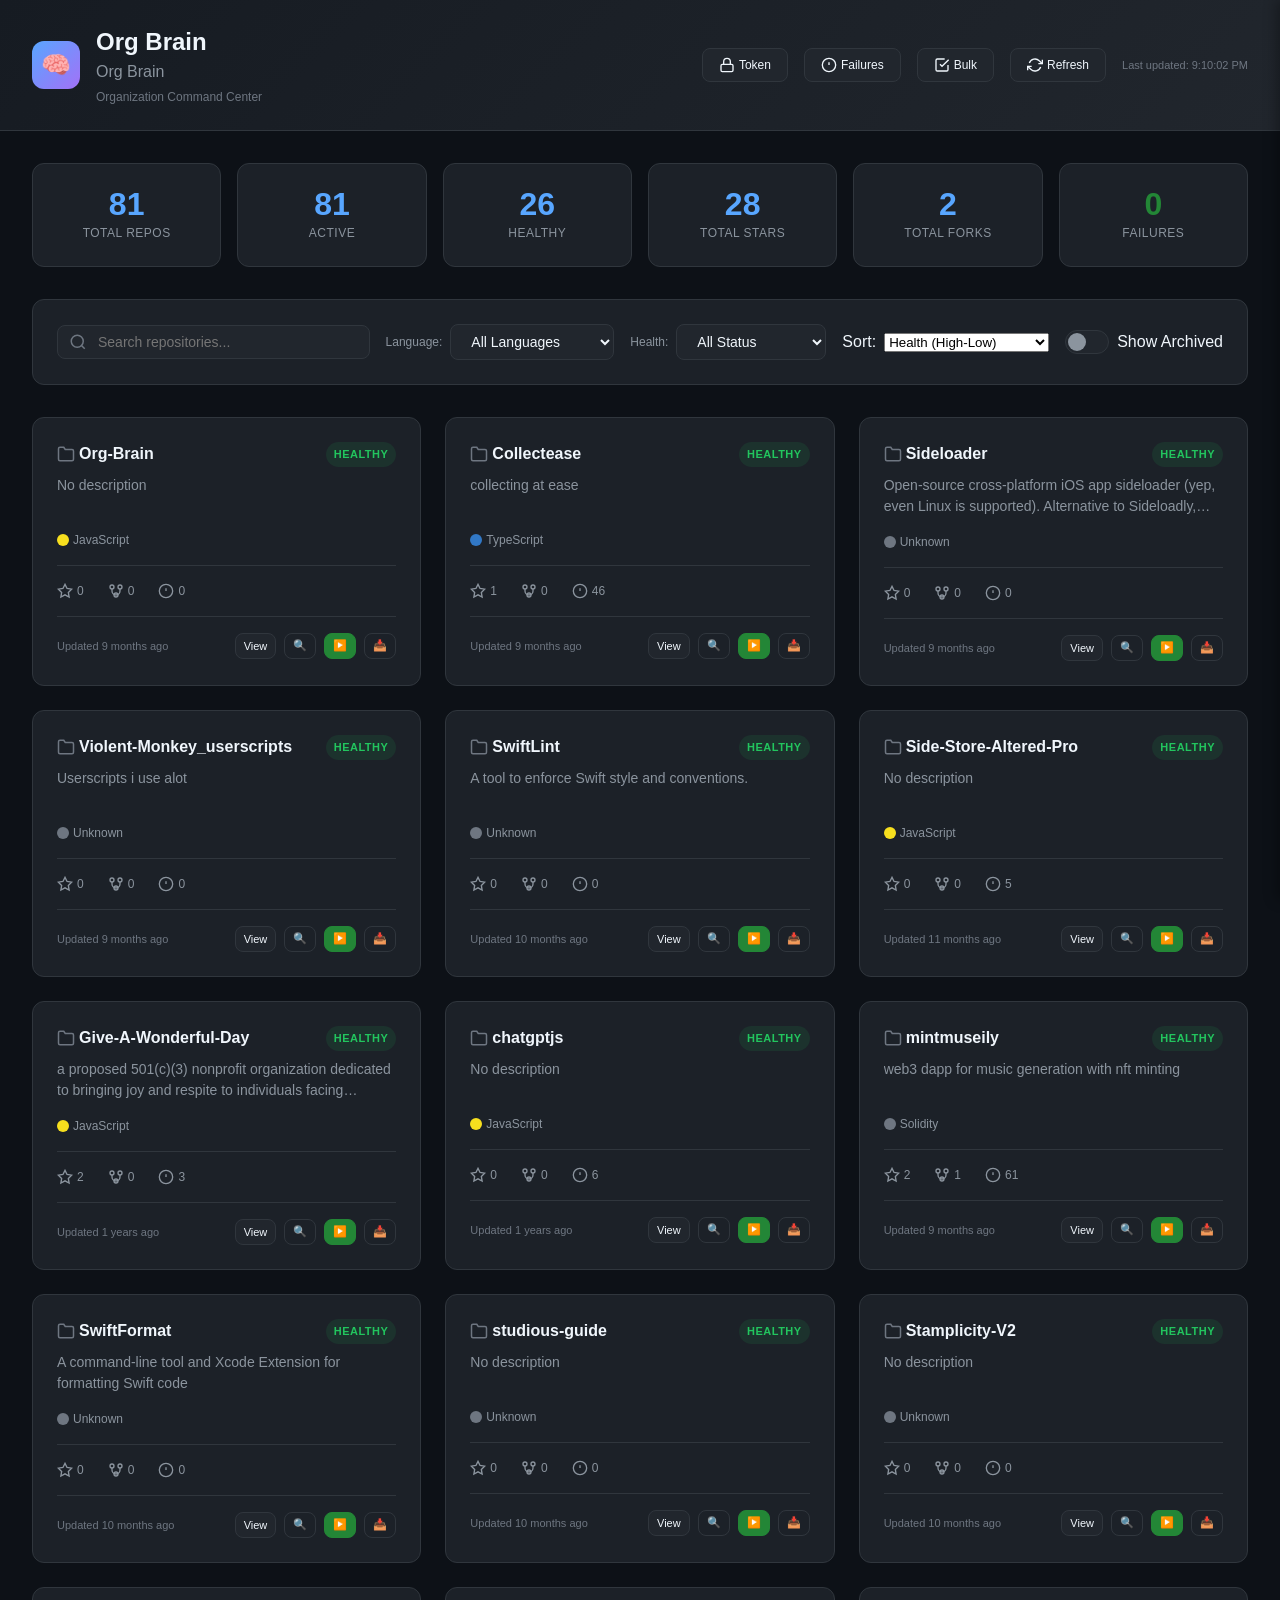
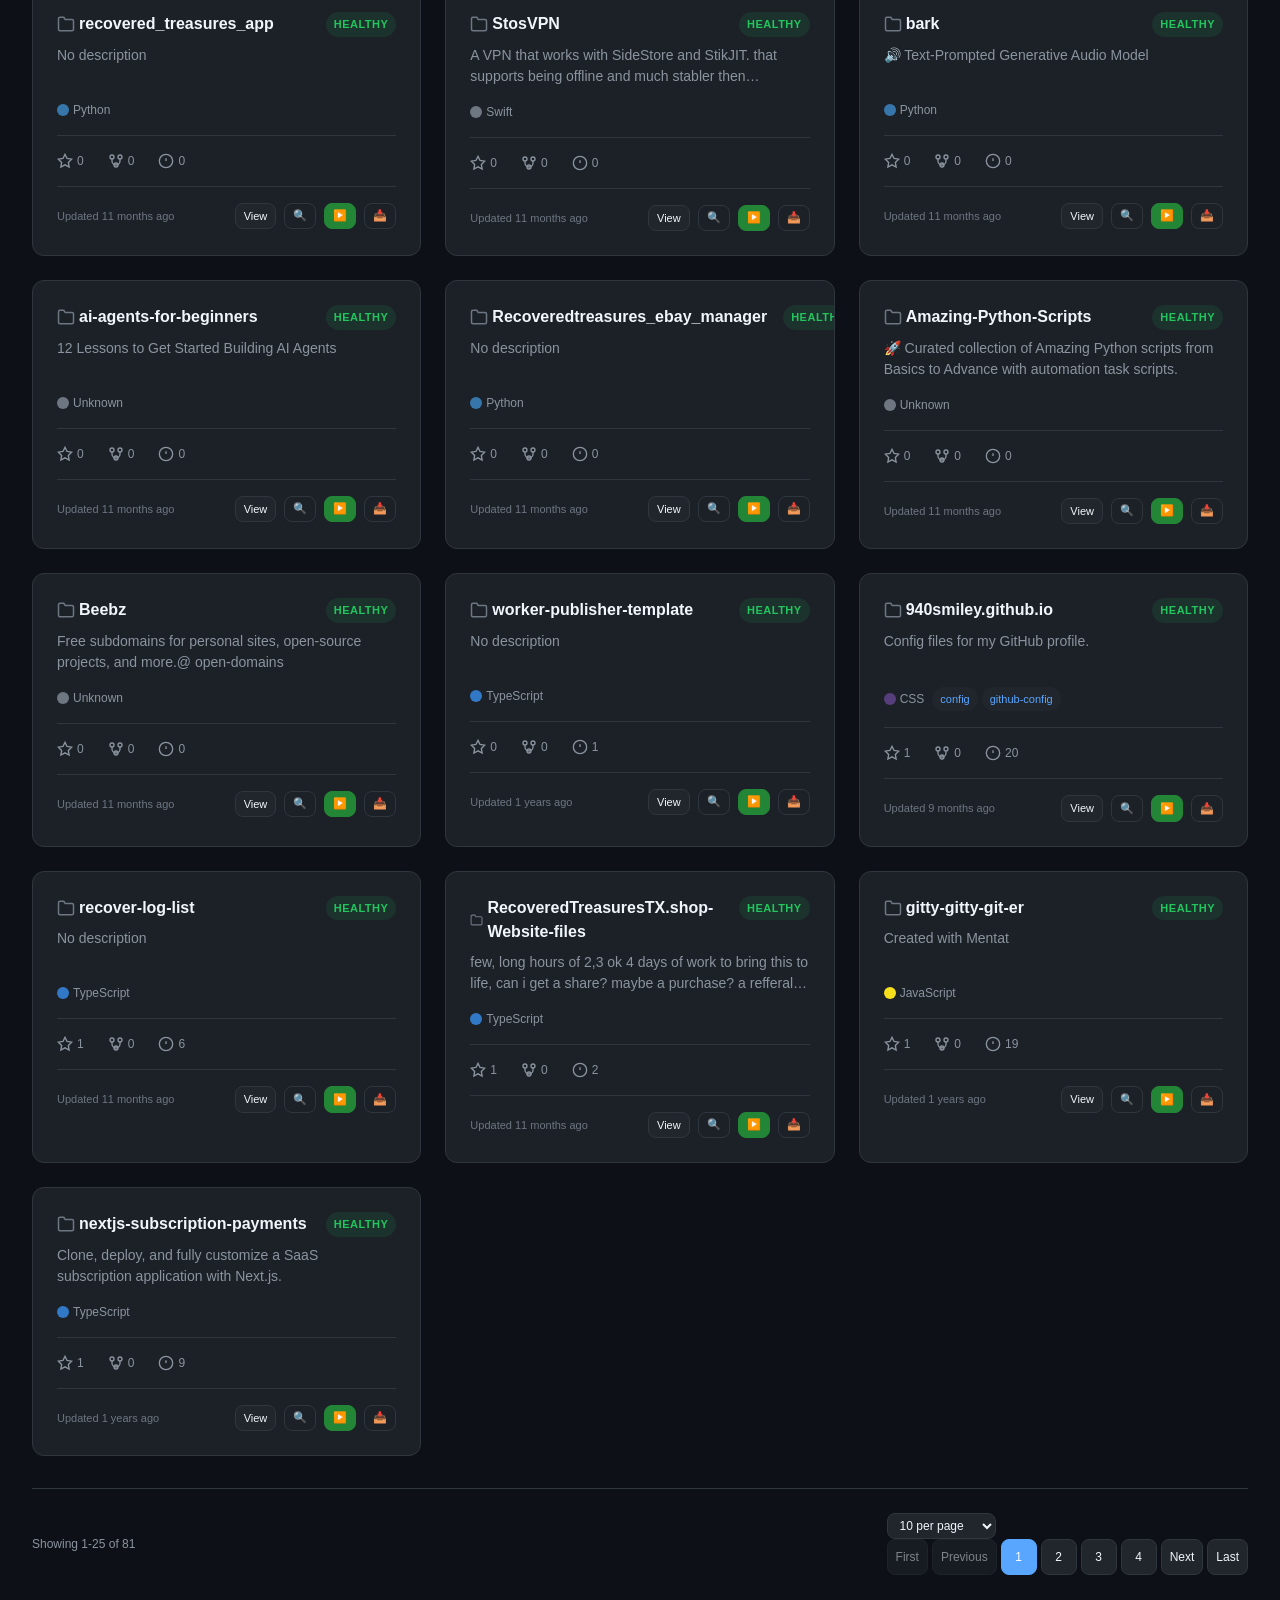
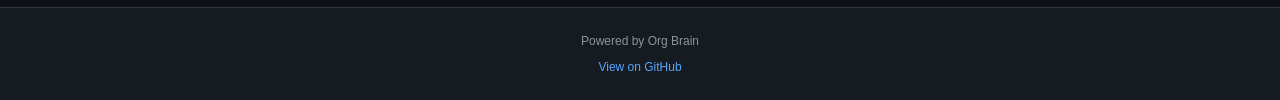
==== commit 8e1812d5: "feat: add bulk token installation system NEW FEATURES:  1. install-token-to-all-repos.yml workflow: " ====
--- a/dashboard/index.html
+++ b/dashboard/index.html
@@ -28,6 +28,13 @@
                 </div>
 
                 <div class="header-actions">
+                    <button id="install-token-btn" class="refresh-btn" title="Install automation token to all repos">
+                        <svg viewBox="0 0 24 24" fill="none" stroke="currentColor" stroke-width="2">
+                            <rect x="3" y="11" width="18" height="11" rx="2" ry="2"></rect>
+                            <path d="M7 11V7a5 5 0 0 1 10 0v4"></path>
+                        </svg>
+                        Token
+                    </button>
                     <button id="failures-panel-btn" class="refresh-btn" title="View workflow failures">
                         <svg viewBox="0 0 24 24" fill="none" stroke="currentColor" stroke-width="2">
                             <circle cx="12" cy="12" r="10"></circle>
--- a/dashboard/style.css
+++ b/dashboard/style.css
@@ -1730,23 +1730,212 @@
     .modal-content {
         max-height: 90vh;
     }
-    
+
     .metrics-grid {
         grid-template-columns: repeat(2, 1fr);
     }
-    
+
     .workflow-option {
         flex-direction: column;
         align-items: flex-start;
     }
-    
+
     .analysis-actions {
         flex-direction: column;
     }
-    
+
     .analysis-actions .btn {
         width: 100%;
     }
+}
+
+/* =============================================================================
+   NOTIFICATIONS
+   ============================================================================= */
+
+.notifications-container {
+    position: fixed;
+    top: 80px;
+    right: var(--spacing-lg);
+    z-index: 1000;
+    display: flex;
+    flex-direction: column;
+    gap: var(--spacing-sm);
+    max-width: 400px;
+}
+
+.notification {
+    display: flex;
+    align-items: flex-start;
+    gap: var(--spacing-md);
+    padding: var(--spacing-md) var(--spacing-lg);
+    background-color: var(--color-bg-card);
+    border: 1px solid var(--color-border-primary);
+    border-radius: var(--radius-md);
+    box-shadow: var(--shadow-lg);
+    animation: slideIn 0.3s ease;
+}
+
+@keyframes slideIn {
+    from {
+        transform: translateX(100%);
+        opacity: 0;
+    }
+    to {
+        transform: translateX(0);
+        opacity: 1;
+    }
+}
+
+.notification-success {
+    border-left: 4px solid var(--color-success);
+}
+
+.notification-error {
+    border-left: 4px solid var(--color-danger);
+}
+
+.notification-warning {
+    border-left: 4px solid var(--color-warning);
+}
+
+.notification-info {
+    border-left: 4px solid var(--color-accent);
+}
+
+.notification-message {
+    flex: 1;
+    font-size: var(--font-size-sm);
+    color: var(--color-text-primary);
+    line-height: 1.5;
+}
+
+.notification-close {
+    background: none;
+    border: none;
+    color: var(--color-text-secondary);
+    cursor: pointer;
+    font-size: 18px;
+    padding: 0;
+    width: 20px;
+    height: 20px;
+    display: flex;
+    align-items: center;
+    justify-content: center;
+    border-radius: var(--radius-sm);
+    transition: var(--transition-fast);
+}
+
+.notification-close:hover {
+    background-color: var(--color-bg-hover);
+    color: var(--color-text-primary);
+}
+
+/* =============================================================================
+   TOKEN INSTALLATION MODAL
+   ============================================================================= */
+
+.token-install-modal {
+    display: flex;
+    flex-direction: column;
+    gap: var(--spacing-lg);
+}
+
+.token-warning {
+    background-color: var(--color-warning-bg);
+    border: 1px solid var(--color-warning);
+    border-radius: var(--radius-md);
+    padding: var(--spacing-lg);
+}
+
+.token-warning h4 {
+    display: flex;
+    align-items: center;
+    gap: var(--spacing-sm);
+    margin-bottom: var(--spacing-md);
+    color: var(--color-warning);
+}
+
+.token-warning .icon {
+    width: 24px;
+    height: 24px;
+}
+
+.token-warning p {
+    font-size: var(--font-size-sm);
+    color: var(--color-text-secondary);
+    margin-bottom: var(--spacing-md);
+}
+
+.token-warning ul {
+    margin: 0;
+    padding-left: var(--spacing-lg);
+    font-size: var(--font-size-sm);
+    color: var(--color-text-secondary);
+}
+
+.token-warning li {
+    margin-bottom: var(--spacing-xs);
+}
+
+.token-input-group {
+    display: flex;
+    flex-direction: column;
+    gap: var(--spacing-sm);
+}
+
+.token-input-group label {
+    font-weight: 600;
+    color: var(--color-text-primary);
+}
+
+.token-input-group input[type="password"] {
+    padding: var(--spacing-sm) var(--spacing-md);
+    background-color: var(--color-bg-tertiary);
+    border: 1px solid var(--color-border-primary);
+    border-radius: var(--radius-md);
+    color: var(--color-text-primary);
+    font-size: var(--font-size-md);
+    font-family: var(--font-mono);
+}
+
+.token-input-group input[type="password"]:focus {
+    outline: none;
+    border-color: var(--color-accent);
+}
+
+.token-help {
+    font-size: var(--font-size-xs);
+    color: var(--color-text-secondary);
+}
+
+.token-help code {
+    background-color: var(--color-bg-tertiary);
+    padding: var(--spacing-xs) var(--spacing-sm);
+    border-radius: var(--radius-sm);
+    font-family: var(--font-mono);
+    font-size: var(--font-size-xs);
+}
+
+.token-options {
+    display: flex;
+    flex-direction: column;
+    gap: var(--spacing-sm);
+}
+
+.checkbox-label {
+    display: flex;
+    align-items: center;
+    gap: var(--spacing-sm);
+    font-size: var(--font-size-sm);
+    color: var(--color-text-secondary);
+    cursor: pointer;
+}
+
+.checkbox-label input[type="checkbox"] {
+    width: 18px;
+    height: 18px;
+    cursor: pointer;
 }
 
 .text-center {
